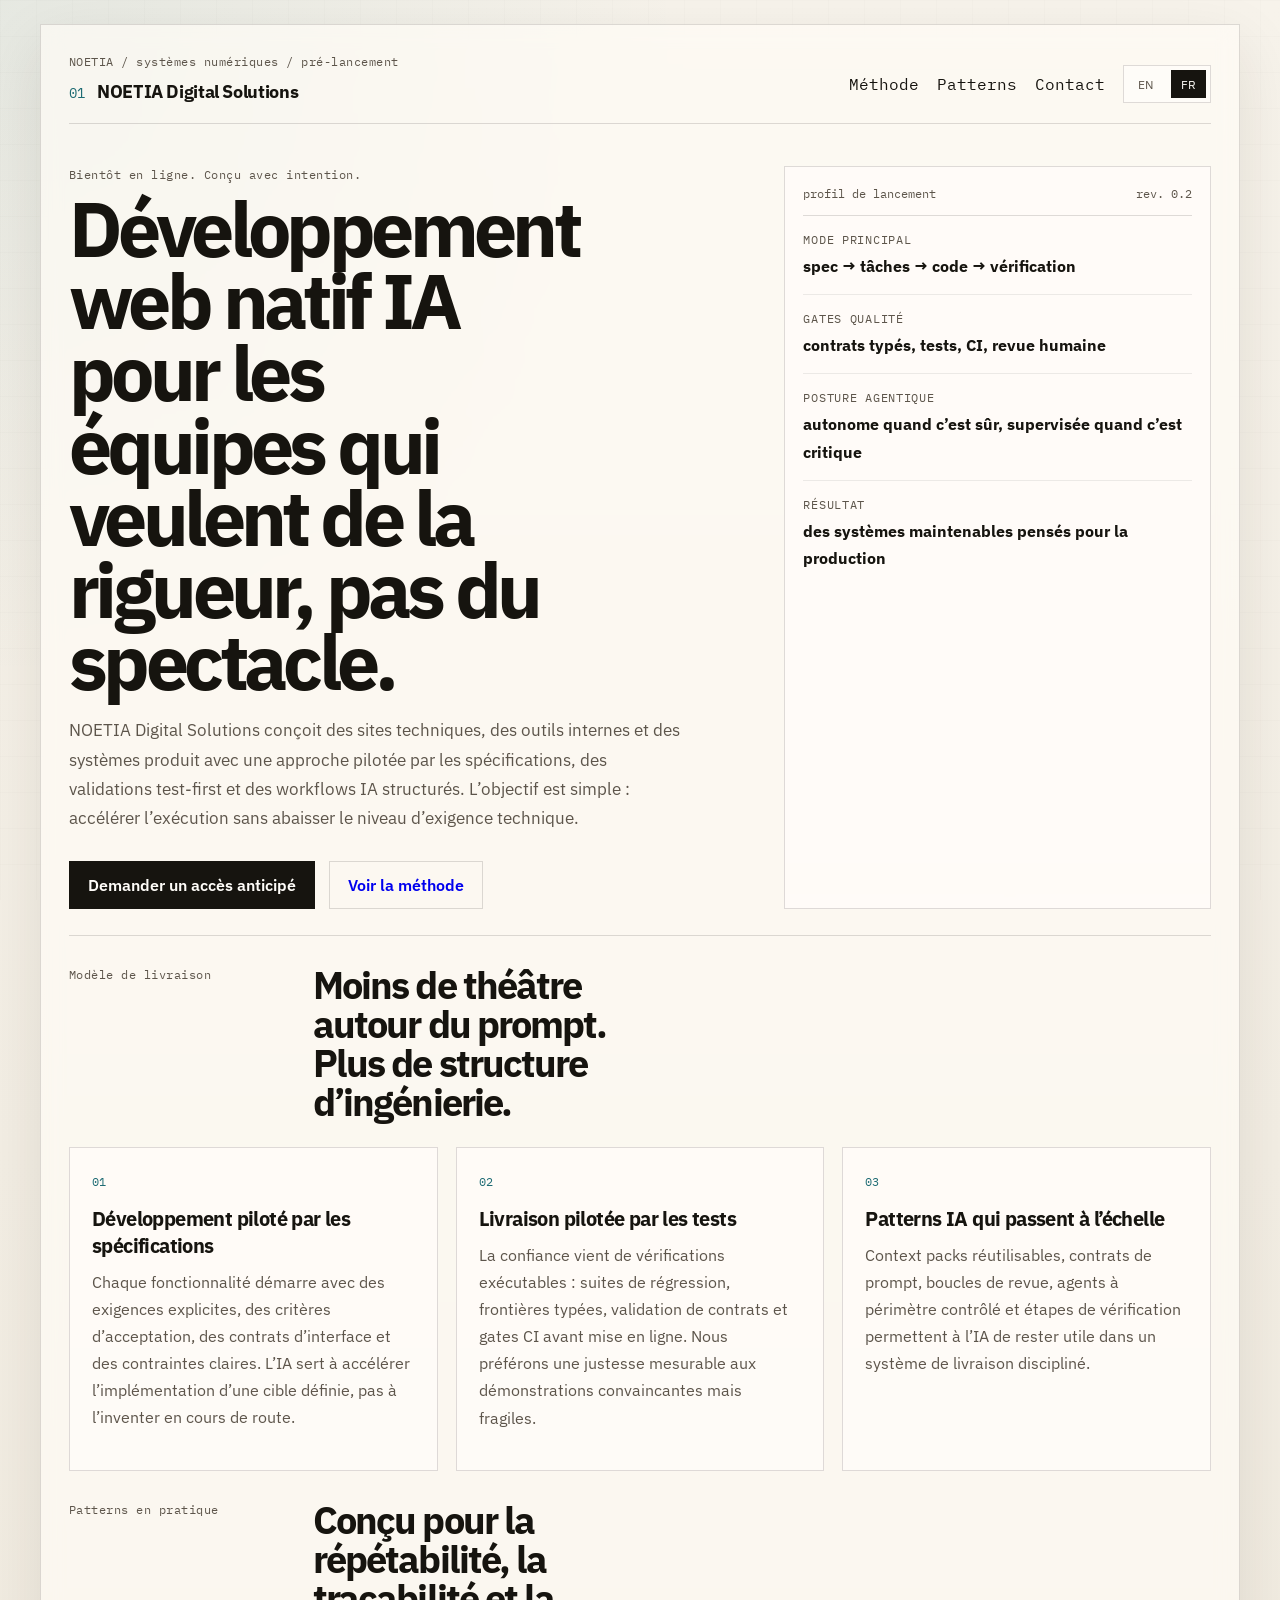
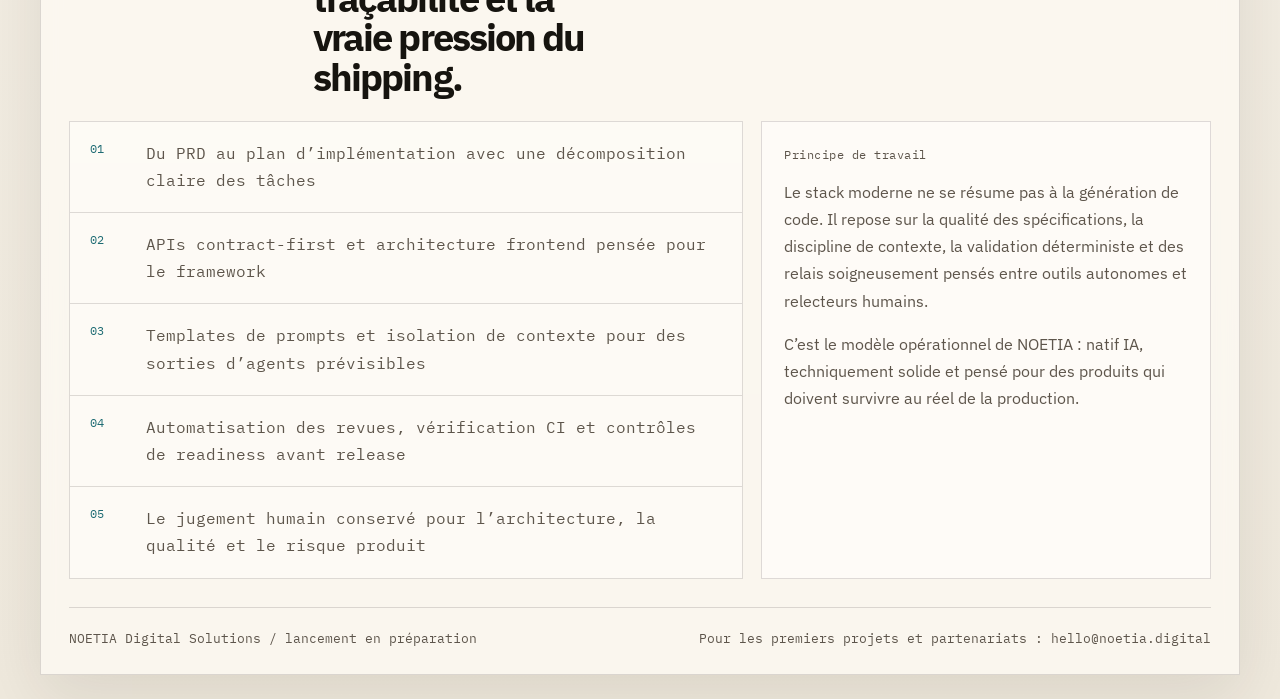
==== fr/index.html @ 8f3aadda "feat: add French landing page" ====
<!DOCTYPE html>
<html lang="fr">
  <head>
    <meta charset="UTF-8" />
    <meta name="viewport" content="width=device-width, initial-scale=1.0" />
    <title>NOETIA Digital Solutions — Bientôt en ligne</title>
    <meta
      name="description"
      content="NOETIA Digital Solutions conçoit des systèmes web natifs IA avec une approche pilotée par les spécifications, la validation test-first et des workflows de développement structurés."
    />
    <link rel="alternate" hreflang="en" href="/index.html" />
    <link rel="alternate" hreflang="fr" href="/fr/index.html" />
    <link rel="preconnect" href="https://fonts.googleapis.com" />
    <link rel="preconnect" href="https://fonts.gstatic.com" crossorigin />
    <link
      href="https://fonts.googleapis.com/css2?family=IBM+Plex+Sans:wght@400;500;600;700&family=IBM+Plex+Mono:wght@400;500;600&display=swap"
      rel="stylesheet"
    />
    <link rel="stylesheet" href="../styles.css" />
  </head>
  <body>
    <div class="frame">
      <header class="masthead">
        <div class="brand-block">
          <p class="meta-line">NOETIA / systèmes numériques / pré-lancement</p>
          <div class="brand-row">
            <span class="brand-index">01</span>
            <span class="brand-name">NOETIA Digital Solutions</span>
          </div>
        </div>
        <div class="nav-cluster">
          <nav class="utility-nav" aria-label="Navigation de section">
            <a href="#method">Méthode</a>
            <a href="#stack">Patterns</a>
            <a href="mailto:hello@noetia.digital">Contact</a>
          </nav>
          <nav class="language-switch" aria-label="Sélection de langue">
            <a href="/index.html">EN</a>
            <a class="is-active" href="/fr/index.html" aria-current="page">FR</a>
          </nav>
        </div>
      </header>

      <main>
        <section class="hero">
          <div class="hero-copy">
            <p class="section-kicker">Bientôt en ligne. Conçu avec intention.</p>
            <h1>Développement web natif IA pour les équipes qui veulent de la rigueur, pas du spectacle.</h1>
            <p class="hero-text">
              NOETIA Digital Solutions conçoit des sites techniques, des outils internes et des
              systèmes produit avec une approche pilotée par les spécifications, des validations
              test-first et des workflows IA structurés. L’objectif est simple : accélérer
              l’exécution sans abaisser le niveau d’exigence technique.
            </p>
            <div class="hero-actions">
              <a class="button button-primary" href="mailto:hello@noetia.digital"
                >Demander un accès anticipé</a
              >
              <a class="button button-secondary" href="#method">Voir la méthode</a>
            </div>
          </div>

          <aside class="signal-panel" aria-label="Aperçu du modèle de livraison">
            <div class="signal-head">
              <span>profil de lancement</span>
              <span>rev. 0.2</span>
            </div>
            <div class="signal-grid">
              <div>
                <span class="signal-label">Mode principal</span>
                <strong>spec &rarr; tâches &rarr; code &rarr; vérification</strong>
              </div>
              <div>
                <span class="signal-label">Gates qualité</span>
                <strong>contrats typés, tests, CI, revue humaine</strong>
              </div>
              <div>
                <span class="signal-label">Posture agentique</span>
                <strong>autonome quand c’est sûr, supervisée quand c’est critique</strong>
              </div>
              <div>
                <span class="signal-label">Résultat</span>
                <strong>des systèmes maintenables pensés pour la production</strong>
              </div>
            </div>
          </aside>
        </section>

        <section class="method" id="method">
          <div class="section-heading">
            <p class="section-kicker">Modèle de livraison</p>
            <h2>Moins de théâtre autour du prompt. Plus de structure d’ingénierie.</h2>
          </div>
          <div class="method-grid">
            <article class="method-card">
              <span class="card-number">01</span>
              <h3>Développement piloté par les spécifications</h3>
              <p>
                Chaque fonctionnalité démarre avec des exigences explicites, des critères
                d’acceptation, des contrats d’interface et des contraintes claires. L’IA sert à
                accélérer l’implémentation d’une cible définie, pas à l’inventer en cours de route.
              </p>
            </article>
            <article class="method-card">
              <span class="card-number">02</span>
              <h3>Livraison pilotée par les tests</h3>
              <p>
                La confiance vient de vérifications exécutables : suites de régression, frontières
                typées, validation de contrats et gates CI avant mise en ligne. Nous préférons une
                justesse mesurable aux démonstrations convaincantes mais fragiles.
              </p>
            </article>
            <article class="method-card">
              <span class="card-number">03</span>
              <h3>Patterns IA qui passent à l’échelle</h3>
              <p>
                Context packs réutilisables, contrats de prompt, boucles de revue, agents à périmètre
                contrôlé et étapes de vérification permettent à l’IA de rester utile dans un système
                de livraison discipliné.
              </p>
            </article>
          </div>
        </section>

        <section class="stack" id="stack">
          <div class="section-heading">
            <p class="section-kicker">Patterns en pratique</p>
            <h2>Conçu pour la répétabilité, la traçabilité et la vraie pression du shipping.</h2>
          </div>
          <div class="stack-layout">
            <div class="stack-list" role="list" aria-label="Capacités">
              <div class="stack-item" role="listitem">
                <span>01</span>
                <p>Du PRD au plan d’implémentation avec une décomposition claire des tâches</p>
              </div>
              <div class="stack-item" role="listitem">
                <span>02</span>
                <p>APIs contract-first et architecture frontend pensée pour le framework</p>
              </div>
              <div class="stack-item" role="listitem">
                <span>03</span>
                <p>Templates de prompts et isolation de contexte pour des sorties d’agents prévisibles</p>
              </div>
              <div class="stack-item" role="listitem">
                <span>04</span>
                <p>Automatisation des revues, vérification CI et contrôles de readiness avant release</p>
              </div>
              <div class="stack-item" role="listitem">
                <span>05</span>
                <p>Le jugement humain conservé pour l’architecture, la qualité et le risque produit</p>
              </div>
            </div>
            <div class="note-panel">
              <p class="note-caption">Principe de travail</p>
              <p>
                Le stack moderne ne se résume pas à la génération de code. Il repose sur la qualité
                des spécifications, la discipline de contexte, la validation déterministe et des
                relais soigneusement pensés entre outils autonomes et relecteurs humains.
              </p>
              <p>
                C’est le modèle opérationnel de NOETIA : natif IA, techniquement solide et pensé
                pour des produits qui doivent survivre au réel de la production.
              </p>
            </div>
          </div>
        </section>
      </main>

      <footer class="footer">
        <p>NOETIA Digital Solutions / lancement en préparation</p>
        <p>
          Pour les premiers projets et partenariats :
          <a href="mailto:hello@noetia.digital">hello@noetia.digital</a>
        </p>
      </footer>
    </div>
  </body>
</html>
---- styles.css ----
:root {
  --bg: #f3efe6;
  --bg-strong: #ece6db;
  --surface: rgba(255, 252, 247, 0.68);
  --surface-strong: #fffdf9;
  --ink: #16140f;
  --muted: #5d554b;
  --line: rgba(22, 20, 15, 0.14);
  --accent: #1e6b73;
  --accent-soft: #d7ebe7;
  --shadow: 0 22px 60px rgba(38, 30, 17, 0.1);
}

* {
  box-sizing: border-box;
}

html {
  scroll-behavior: smooth;
}

body {
  margin: 0;
  min-height: 100vh;
  font-family: "IBM Plex Sans", system-ui, sans-serif;
  color: var(--ink);
  background:
    radial-gradient(circle at top left, rgba(30, 107, 115, 0.08), transparent 26%),
    linear-gradient(180deg, #f7f3eb 0%, #efe9dd 100%);
}

body::before {
  content: "";
  position: fixed;
  inset: 0;
  background-image:
    linear-gradient(rgba(22, 20, 15, 0.035) 1px, transparent 1px),
    linear-gradient(90deg, rgba(22, 20, 15, 0.035) 1px, transparent 1px);
  background-size: 36px 36px;
  opacity: 0.35;
  pointer-events: none;
}

.frame {
  position: relative;
  width: min(1200px, calc(100% - 48px));
  margin: 24px auto;
  padding: 28px 28px 24px;
  border: 1px solid var(--line);
  background: var(--surface);
  box-shadow: var(--shadow);
  backdrop-filter: blur(10px);
}

.masthead,
.hero,
.method,
.stack,
.footer {
  position: relative;
  z-index: 1;
}

.masthead,
.footer {
  display: flex;
  align-items: flex-end;
  justify-content: space-between;
  gap: 20px;
}

.nav-cluster {
  display: flex;
  align-items: center;
  gap: 18px;
  flex-wrap: wrap;
  justify-content: flex-end;
}

.masthead {
  padding-bottom: 20px;
  border-bottom: 1px solid var(--line);
}

.meta-line,
.section-kicker,
.signal-label,
.note-caption,
.card-number,
.stack-item span,
.brand-index,
.utility-nav a {
  font-family: "IBM Plex Mono", ui-monospace, monospace;
}

.meta-line,
.section-kicker,
.note-caption {
  margin: 0 0 10px;
  font-size: 0.78rem;
  letter-spacing: 0.04em;
  color: var(--muted);
}

.brand-row {
  display: flex;
  align-items: baseline;
  gap: 12px;
}

.brand-index {
  font-size: 0.85rem;
  color: var(--accent);
}

.brand-name {
  font-size: 1.15rem;
  font-weight: 700;
  letter-spacing: -0.02em;
}

.utility-nav,
.language-switch {
  display: flex;
  flex-wrap: wrap;
  gap: 18px;
}

.utility-nav a,
.language-switch a,
.footer a {
  color: inherit;
  text-decoration: none;
}

.language-switch {
  gap: 8px;
  padding: 4px;
  border: 1px solid var(--line);
  background: rgba(255, 253, 249, 0.7);
}

.language-switch a {
  padding: 6px 10px;
  font-size: 0.78rem;
  color: var(--muted);
}

.language-switch a.is-active {
  background: var(--ink);
  color: var(--surface-strong);
}

.utility-nav a:hover,
.language-switch a:hover,
.footer a:hover,
.button:hover {
  color: var(--accent);
}

.language-switch a.is-active:hover {
  color: var(--surface-strong);
}

.hero {
  display: grid;
  grid-template-columns: minmax(0, 1.45fr) minmax(320px, 0.9fr);
  gap: 28px;
  padding: 42px 0 26px;
  border-bottom: 1px solid var(--line);
}

.hero-copy {
  max-width: 760px;
}

h1,
h2,
h3,
p {
  margin-top: 0;
}

h1 {
  margin-bottom: 18px;
  font-size: clamp(3rem, 6vw, 6.2rem);
  line-height: 0.94;
  letter-spacing: -0.06em;
  max-width: 11ch;
}

h2 {
  margin-bottom: 0;
  font-size: clamp(1.9rem, 3vw, 3rem);
  line-height: 1.02;
  letter-spacing: -0.05em;
  max-width: 14ch;
}

h3 {
  margin-bottom: 10px;
  font-size: 1.25rem;
  letter-spacing: -0.03em;
}

.hero-text,
.method-card p,
.note-panel p,
.stack-item p,
.footer,
.signal-grid strong {
  line-height: 1.7;
}

.hero-text,
.method-card p,
.note-panel p,
.stack-item p,
.footer,
.signal-label,
.meta-line,
.section-kicker,
.note-caption {
  color: var(--muted);
}

.hero-text {
  max-width: 62ch;
  font-size: 1.08rem;
}

.hero-actions {
  display: flex;
  flex-wrap: wrap;
  gap: 14px;
  margin-top: 28px;
}

.button {
  display: inline-flex;
  align-items: center;
  justify-content: center;
  min-height: 48px;
  padding: 0 18px;
  border: 1px solid var(--line);
  text-decoration: none;
  font-weight: 600;
  transition: color 160ms ease, background 160ms ease, border-color 160ms ease;
}

.button-primary {
  color: var(--surface-strong);
  background: var(--ink);
  border-color: var(--ink);
}

.button-primary:hover {
  background: var(--accent);
  border-color: var(--accent);
  color: #fff;
}

.button-secondary {
  background: transparent;
}

.signal-panel,
.method-card,
.note-panel {
  background: rgba(255, 253, 249, 0.78);
}

.signal-panel {
  padding: 18px;
  border: 1px solid var(--line);
}

.signal-head,
.stack-item,
.footer {
  font-family: "IBM Plex Mono", ui-monospace, monospace;
}

.signal-head {
  display: flex;
  justify-content: space-between;
  gap: 16px;
  padding-bottom: 14px;
  margin-bottom: 16px;
  border-bottom: 1px solid var(--line);
  font-size: 0.78rem;
  color: var(--muted);
  text-transform: lowercase;
}

.signal-grid {
  display: grid;
  gap: 16px;
}

.signal-grid div {
  padding-bottom: 14px;
  border-bottom: 1px solid rgba(22, 20, 15, 0.08);
}

.signal-grid div:last-child {
  border-bottom: 0;
  padding-bottom: 0;
}

.signal-label {
  display: block;
  margin-bottom: 6px;
  font-size: 0.75rem;
  text-transform: uppercase;
  letter-spacing: 0.06em;
}

.section-heading {
  display: grid;
  grid-template-columns: minmax(0, 220px) minmax(0, 1fr);
  gap: 24px;
  align-items: start;
  margin-bottom: 24px;
}

.method,
.stack {
  padding-top: 30px;
}

.method-grid {
  display: grid;
  grid-template-columns: repeat(3, minmax(0, 1fr));
  gap: 18px;
}

.method-card,
.note-panel {
  padding: 22px;
  border: 1px solid var(--line);
}

.card-number {
  display: inline-block;
  margin-bottom: 16px;
  color: var(--accent);
  font-size: 0.78rem;
}

.stack-layout {
  display: grid;
  grid-template-columns: minmax(0, 1.2fr) minmax(280px, 0.8fr);
  gap: 18px;
}

.stack-list {
  border: 1px solid var(--line);
  background: rgba(255, 253, 249, 0.56);
}

.stack-item {
  display: grid;
  grid-template-columns: 42px 1fr;
  gap: 14px;
  padding: 18px 20px;
  border-bottom: 1px solid var(--line);
}

.stack-item:last-child {
  border-bottom: 0;
}

.stack-item span {
  color: var(--accent);
  font-size: 0.78rem;
}

.stack-item p,
.footer p {
  margin-bottom: 0;
}

.note-panel p + p {
  margin-top: 14px;
}

.footer {
  margin-top: 28px;
  padding-top: 20px;
  border-top: 1px solid var(--line);
  font-size: 0.82rem;
}

@media (max-width: 960px) {
  .hero,
  .method-grid,
  .stack-layout,
  .section-heading {
    grid-template-columns: 1fr;
  }

  .masthead,
  .footer {
    flex-direction: column;
    align-items: flex-start;
  }

  .nav-cluster {
    justify-content: flex-start;
  }

  h1,
  h2 {
    max-width: 100%;
  }
}

@media (max-width: 640px) {
  .frame {
    width: min(100% - 20px, 100%);
    margin: 10px auto;
    padding: 18px;
  }

  .hero {
    padding-top: 28px;
  }

  .utility-nav,
  .hero-actions {
    gap: 12px;
  }

  .stack-item {
    grid-template-columns: 32px 1fr;
    padding: 16px;
  }
}
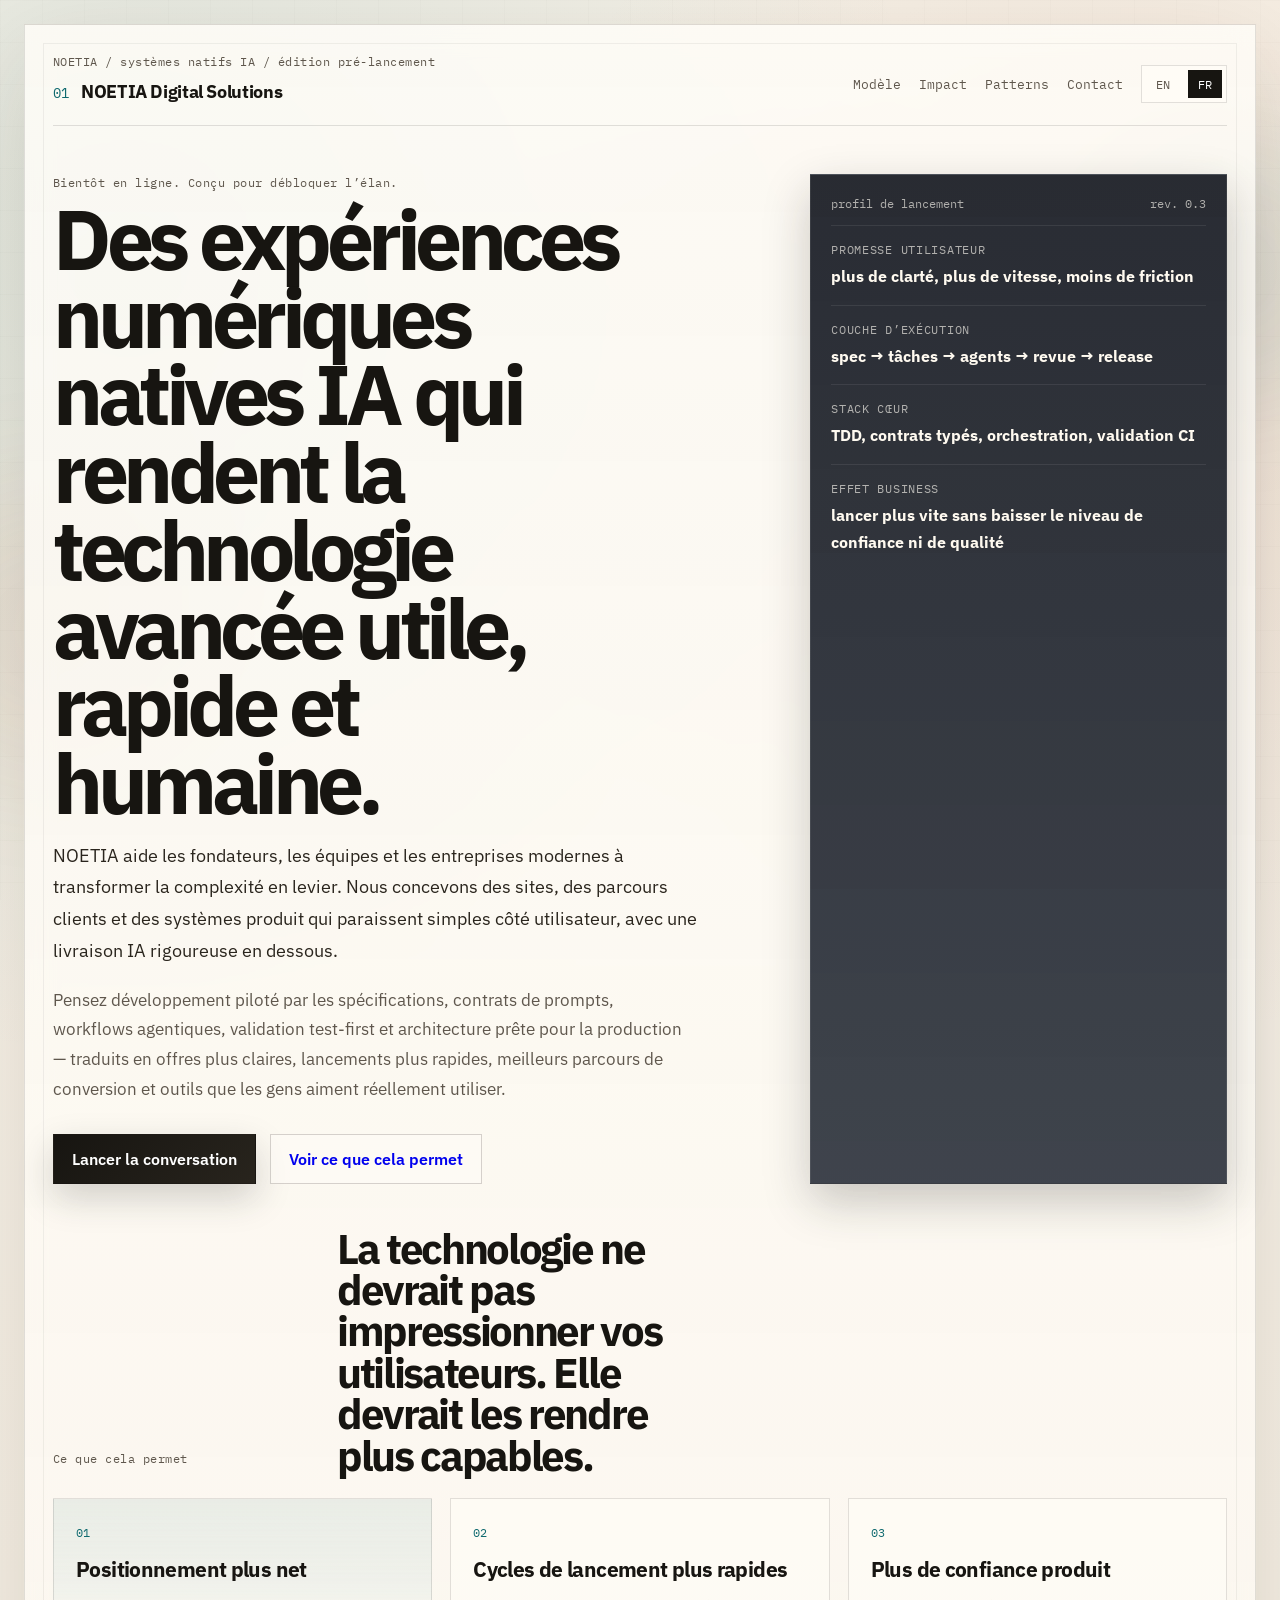
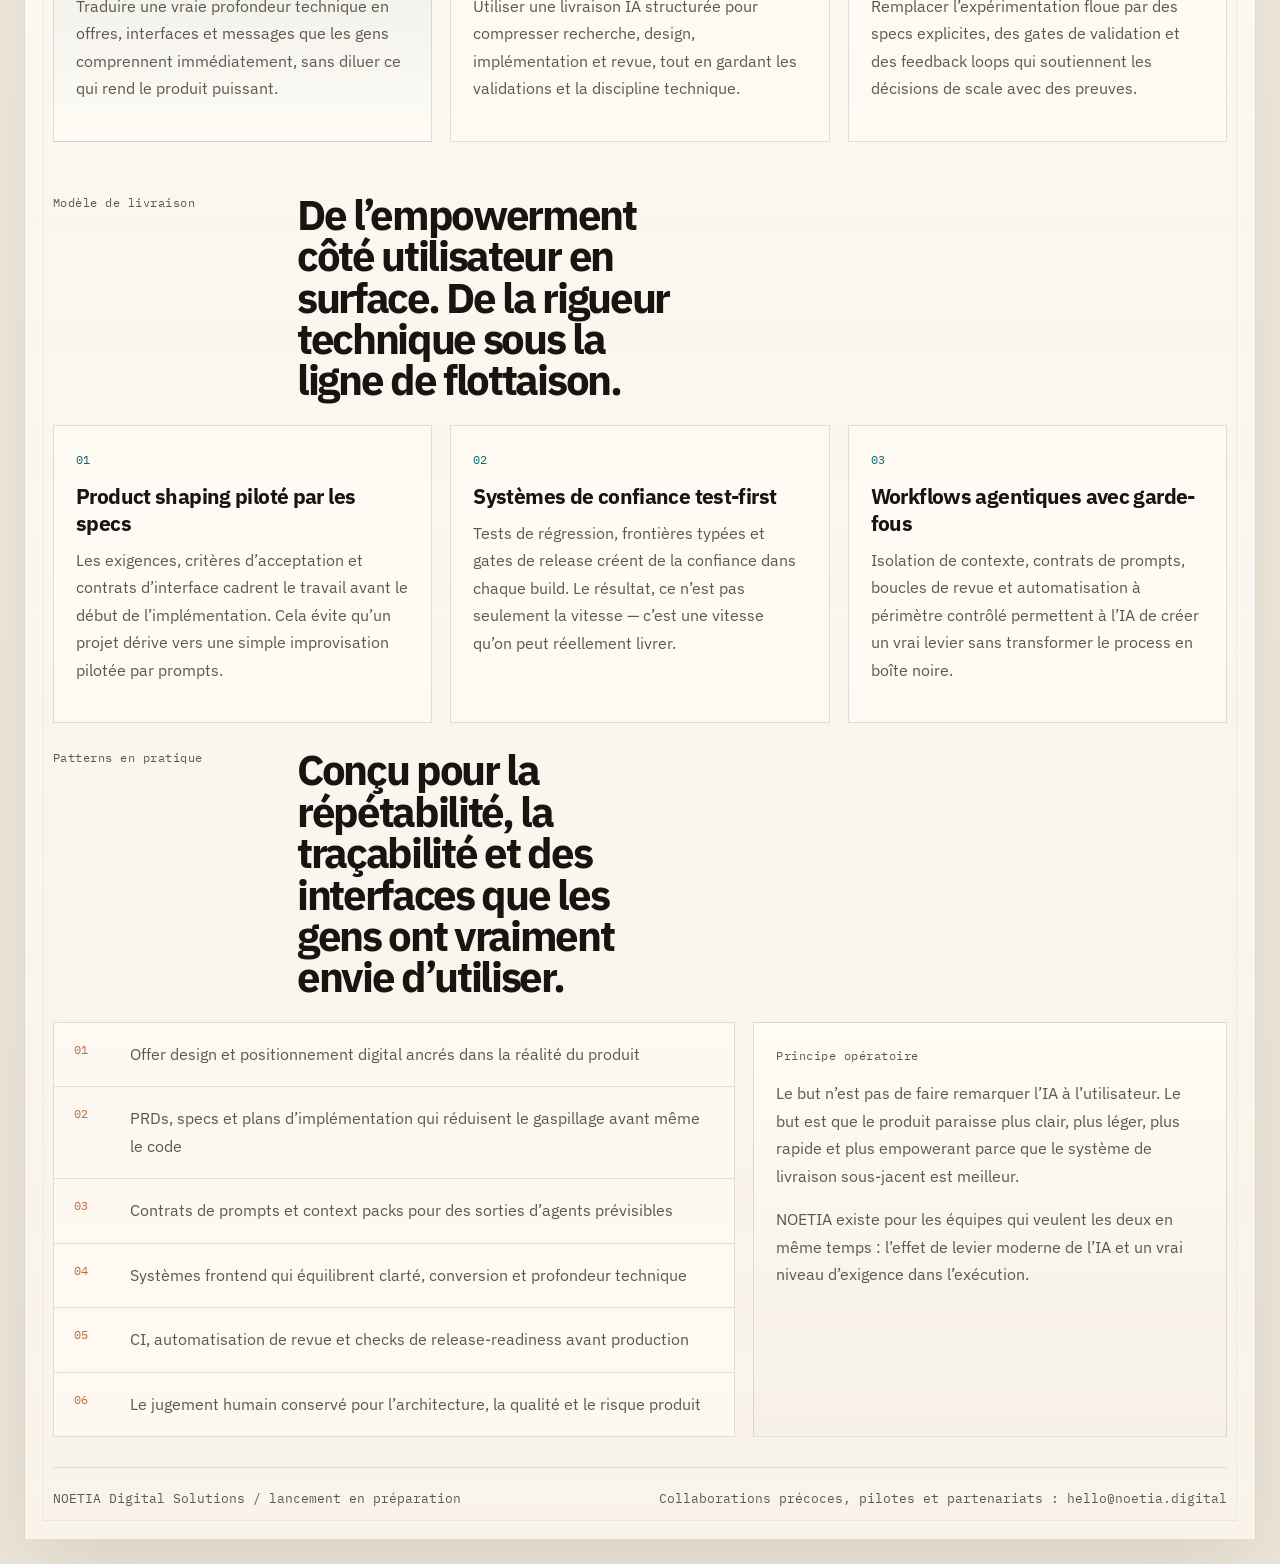
==== commit 8e21bad2: "refactor: elevate landing page art direction and messaging" ====
--- a/fr/index.html
+++ b/fr/index.html
@@ -3,10 +3,10 @@
   <head>
     <meta charset="UTF-8" />
     <meta name="viewport" content="width=device-width, initial-scale=1.0" />
-    <title>NOETIA Digital Solutions — Bientôt en ligne</title>
+    <title>NOETIA Digital Solutions — systèmes numériques natifs IA</title>
     <meta
       name="description"
-      content="NOETIA Digital Solutions conçoit des systèmes web natifs IA avec une approche pilotée par les spécifications, la validation test-first et des workflows de développement structurés."
+      content="NOETIA Digital Solutions conçoit des sites et systèmes numériques natifs IA qui transforment des idées complexes en expériences claires, rapides et scalables."
     />
     <link rel="alternate" hreflang="en" href="/index.html" />
     <link rel="alternate" hreflang="fr" href="/fr/index.html" />
@@ -19,10 +19,13 @@
     <link rel="stylesheet" href="../styles.css" />
   </head>
   <body>
+    <div class="ambient ambient-one"></div>
+    <div class="ambient ambient-two"></div>
+
     <div class="frame">
       <header class="masthead">
         <div class="brand-block">
-          <p class="meta-line">NOETIA / systèmes numériques / pré-lancement</p>
+          <p class="meta-line">NOETIA / systèmes natifs IA / édition pré-lancement</p>
           <div class="brand-row">
             <span class="brand-index">01</span>
             <span class="brand-name">NOETIA Digital Solutions</span>
@@ -30,7 +33,8 @@
         </div>
         <div class="nav-cluster">
           <nav class="utility-nav" aria-label="Navigation de section">
-            <a href="#method">Méthode</a>
+            <a href="#model">Modèle</a>
+            <a href="#outcomes">Impact</a>
             <a href="#stack">Patterns</a>
             <a href="mailto:hello@noetia.digital">Contact</a>
           </nav>
@@ -44,79 +48,114 @@
       <main>
         <section class="hero">
           <div class="hero-copy">
-            <p class="section-kicker">Bientôt en ligne. Conçu avec intention.</p>
-            <h1>Développement web natif IA pour les équipes qui veulent de la rigueur, pas du spectacle.</h1>
+            <p class="section-kicker">Bientôt en ligne. Conçu pour débloquer l’élan.</p>
+            <h1>Des expériences numériques natives IA qui rendent la technologie avancée utile, rapide et humaine.</h1>
+            <p class="hero-text hero-text-strong">
+              NOETIA aide les fondateurs, les équipes et les entreprises modernes à transformer la
+              complexité en levier. Nous concevons des sites, des parcours clients et des systèmes
+              produit qui paraissent simples côté utilisateur, avec une livraison IA rigoureuse en dessous.
+            </p>
             <p class="hero-text">
-              NOETIA Digital Solutions conçoit des sites techniques, des outils internes et des
-              systèmes produit avec une approche pilotée par les spécifications, des validations
-              test-first et des workflows IA structurés. L’objectif est simple : accélérer
-              l’exécution sans abaisser le niveau d’exigence technique.
+              Pensez développement piloté par les spécifications, contrats de prompts, workflows
+              agentiques, validation test-first et architecture prête pour la production — traduits
+              en offres plus claires, lancements plus rapides, meilleurs parcours de conversion et
+              outils que les gens aiment réellement utiliser.
             </p>
             <div class="hero-actions">
-              <a class="button button-primary" href="mailto:hello@noetia.digital"
-                >Demander un accès anticipé</a
-              >
-              <a class="button button-secondary" href="#method">Voir la méthode</a>
-            </div>
-          </div>
-
-          <aside class="signal-panel" aria-label="Aperçu du modèle de livraison">
+              <a class="button button-primary" href="mailto:hello@noetia.digital">Lancer la conversation</a>
+              <a class="button button-secondary" href="#outcomes">Voir ce que cela permet</a>
+            </div>
+          </div>
+
+          <aside class="signal-panel signal-panel-featured" aria-label="Aperçu du modèle de livraison">
             <div class="signal-head">
               <span>profil de lancement</span>
-              <span>rev. 0.2</span>
+              <span>rev. 0.3</span>
             </div>
             <div class="signal-grid">
               <div>
-                <span class="signal-label">Mode principal</span>
-                <strong>spec &rarr; tâches &rarr; code &rarr; vérification</strong>
-              </div>
-              <div>
-                <span class="signal-label">Gates qualité</span>
-                <strong>contrats typés, tests, CI, revue humaine</strong>
-              </div>
-              <div>
-                <span class="signal-label">Posture agentique</span>
-                <strong>autonome quand c’est sûr, supervisée quand c’est critique</strong>
-              </div>
-              <div>
-                <span class="signal-label">Résultat</span>
-                <strong>des systèmes maintenables pensés pour la production</strong>
+                <span class="signal-label">Promesse utilisateur</span>
+                <strong>plus de clarté, plus de vitesse, moins de friction</strong>
+              </div>
+              <div>
+                <span class="signal-label">Couche d’exécution</span>
+                <strong>spec → tâches → agents → revue → release</strong>
+              </div>
+              <div>
+                <span class="signal-label">Stack cœur</span>
+                <strong>TDD, contrats typés, orchestration, validation CI</strong>
+              </div>
+              <div>
+                <span class="signal-label">Effet business</span>
+                <strong>lancer plus vite sans baisser le niveau de confiance ni de qualité</strong>
               </div>
             </div>
           </aside>
         </section>
 
-        <section class="method" id="method">
+        <section class="value-band" id="outcomes">
+          <div class="band-intro">
+            <p class="section-kicker">Ce que cela permet</p>
+            <h2>La technologie ne devrait pas impressionner vos utilisateurs. Elle devrait les rendre plus capables.</h2>
+          </div>
+          <div class="value-grid">
+            <article class="value-card value-card-highlight">
+              <span class="card-number">01</span>
+              <h3>Positionnement plus net</h3>
+              <p>
+                Traduire une vraie profondeur technique en offres, interfaces et messages que les
+                gens comprennent immédiatement, sans diluer ce qui rend le produit puissant.
+              </p>
+            </article>
+            <article class="value-card">
+              <span class="card-number">02</span>
+              <h3>Cycles de lancement plus rapides</h3>
+              <p>
+                Utiliser une livraison IA structurée pour compresser recherche, design,
+                implémentation et revue, tout en gardant les validations et la discipline technique.
+              </p>
+            </article>
+            <article class="value-card">
+              <span class="card-number">03</span>
+              <h3>Plus de confiance produit</h3>
+              <p>
+                Remplacer l’expérimentation floue par des specs explicites, des gates de validation
+                et des feedback loops qui soutiennent les décisions de scale avec des preuves.
+              </p>
+            </article>
+          </div>
+        </section>
+
+        <section class="model" id="model">
           <div class="section-heading">
             <p class="section-kicker">Modèle de livraison</p>
-            <h2>Moins de théâtre autour du prompt. Plus de structure d’ingénierie.</h2>
+            <h2>De l’empowerment côté utilisateur en surface. De la rigueur technique sous la ligne de flottaison.</h2>
           </div>
           <div class="method-grid">
             <article class="method-card">
               <span class="card-number">01</span>
-              <h3>Développement piloté par les spécifications</h3>
-              <p>
-                Chaque fonctionnalité démarre avec des exigences explicites, des critères
-                d’acceptation, des contrats d’interface et des contraintes claires. L’IA sert à
-                accélérer l’implémentation d’une cible définie, pas à l’inventer en cours de route.
+              <h3>Product shaping piloté par les specs</h3>
+              <p>
+                Les exigences, critères d’acceptation et contrats d’interface cadrent le travail
+                avant le début de l’implémentation. Cela évite qu’un projet dérive vers une simple
+                improvisation pilotée par prompts.
               </p>
             </article>
             <article class="method-card">
               <span class="card-number">02</span>
-              <h3>Livraison pilotée par les tests</h3>
-              <p>
-                La confiance vient de vérifications exécutables : suites de régression, frontières
-                typées, validation de contrats et gates CI avant mise en ligne. Nous préférons une
-                justesse mesurable aux démonstrations convaincantes mais fragiles.
+              <h3>Systèmes de confiance test-first</h3>
+              <p>
+                Tests de régression, frontières typées et gates de release créent de la confiance
+                dans chaque build. Le résultat, ce n’est pas seulement la vitesse — c’est une vitesse qu’on peut réellement livrer.
               </p>
             </article>
             <article class="method-card">
               <span class="card-number">03</span>
-              <h3>Patterns IA qui passent à l’échelle</h3>
-              <p>
-                Context packs réutilisables, contrats de prompt, boucles de revue, agents à périmètre
-                contrôlé et étapes de vérification permettent à l’IA de rester utile dans un système
-                de livraison discipliné.
+              <h3>Workflows agentiques avec garde-fous</h3>
+              <p>
+                Isolation de contexte, contrats de prompts, boucles de revue et automatisation
+                à périmètre contrôlé permettent à l’IA de créer un vrai levier sans transformer le
+                process en boîte noire.
               </p>
             </article>
           </div>
@@ -125,41 +164,45 @@
         <section class="stack" id="stack">
           <div class="section-heading">
             <p class="section-kicker">Patterns en pratique</p>
-            <h2>Conçu pour la répétabilité, la traçabilité et la vraie pression du shipping.</h2>
+            <h2>Conçu pour la répétabilité, la traçabilité et des interfaces que les gens ont vraiment envie d’utiliser.</h2>
           </div>
           <div class="stack-layout">
             <div class="stack-list" role="list" aria-label="Capacités">
               <div class="stack-item" role="listitem">
                 <span>01</span>
-                <p>Du PRD au plan d’implémentation avec une décomposition claire des tâches</p>
+                <p>Offer design et positionnement digital ancrés dans la réalité du produit</p>
               </div>
               <div class="stack-item" role="listitem">
                 <span>02</span>
-                <p>APIs contract-first et architecture frontend pensée pour le framework</p>
+                <p>PRDs, specs et plans d’implémentation qui réduisent le gaspillage avant même le code</p>
               </div>
               <div class="stack-item" role="listitem">
                 <span>03</span>
-                <p>Templates de prompts et isolation de contexte pour des sorties d’agents prévisibles</p>
+                <p>Contrats de prompts et context packs pour des sorties d’agents prévisibles</p>
               </div>
               <div class="stack-item" role="listitem">
                 <span>04</span>
-                <p>Automatisation des revues, vérification CI et contrôles de readiness avant release</p>
+                <p>Systèmes frontend qui équilibrent clarté, conversion et profondeur technique</p>
               </div>
               <div class="stack-item" role="listitem">
                 <span>05</span>
+                <p>CI, automatisation de revue et checks de release-readiness avant production</p>
+              </div>
+              <div class="stack-item" role="listitem">
+                <span>06</span>
                 <p>Le jugement humain conservé pour l’architecture, la qualité et le risque produit</p>
               </div>
             </div>
-            <div class="note-panel">
-              <p class="note-caption">Principe de travail</p>
-              <p>
-                Le stack moderne ne se résume pas à la génération de code. Il repose sur la qualité
-                des spécifications, la discipline de contexte, la validation déterministe et des
-                relais soigneusement pensés entre outils autonomes et relecteurs humains.
-              </p>
-              <p>
-                C’est le modèle opérationnel de NOETIA : natif IA, techniquement solide et pensé
-                pour des produits qui doivent survivre au réel de la production.
+            <div class="note-panel note-panel-emphasis">
+              <p class="note-caption">Principe opératoire</p>
+              <p>
+                Le but n’est pas de faire remarquer l’IA à l’utilisateur. Le but est que le produit
+                paraisse plus clair, plus léger, plus rapide et plus empowerant parce que le système
+                de livraison sous-jacent est meilleur.
+              </p>
+              <p>
+                NOETIA existe pour les équipes qui veulent les deux en même temps : l’effet de levier
+                moderne de l’IA et un vrai niveau d’exigence dans l’exécution.
               </p>
             </div>
           </div>
@@ -168,10 +211,7 @@
 
       <footer class="footer">
         <p>NOETIA Digital Solutions / lancement en préparation</p>
-        <p>
-          Pour les premiers projets et partenariats :
-          <a href="mailto:hello@noetia.digital">hello@noetia.digital</a>
-        </p>
+        <p>Collaborations précoces, pilotes et partenariats : <a href="mailto:hello@noetia.digital">hello@noetia.digital</a></p>
       </footer>
     </div>
   </body>
--- a/styles.css
+++ b/styles.css
@@ -1,14 +1,17 @@
 :root {
-  --bg: #f3efe6;
-  --bg-strong: #ece6db;
-  --surface: rgba(255, 252, 247, 0.68);
-  --surface-strong: #fffdf9;
-  --ink: #16140f;
-  --muted: #5d554b;
-  --line: rgba(22, 20, 15, 0.14);
-  --accent: #1e6b73;
-  --accent-soft: #d7ebe7;
-  --shadow: 0 22px 60px rgba(38, 30, 17, 0.1);
+  --bg: #efe8dc;
+  --bg-2: #f7f2e8;
+  --surface: rgba(255, 252, 246, 0.76);
+  --surface-strong: rgba(255, 252, 246, 0.92);
+  --surface-deep: rgba(28, 31, 39, 0.9);
+  --ink: #171511;
+  --muted: #5f574d;
+  --line: rgba(23, 21, 17, 0.12);
+  --line-strong: rgba(23, 21, 17, 0.18);
+  --accent: #0f6a6f;
+  --accent-2: #bf6844;
+  --accent-soft: rgba(15, 106, 111, 0.12);
+  --shadow: 0 30px 90px rgba(47, 35, 19, 0.12);
 }
 
 * {
@@ -25,8 +28,9 @@
   font-family: "IBM Plex Sans", system-ui, sans-serif;
   color: var(--ink);
   background:
-    radial-gradient(circle at top left, rgba(30, 107, 115, 0.08), transparent 26%),
-    linear-gradient(180deg, #f7f3eb 0%, #efe9dd 100%);
+    radial-gradient(circle at 10% 8%, rgba(15, 106, 111, 0.1), transparent 26%),
+    radial-gradient(circle at 90% 12%, rgba(191, 104, 68, 0.11), transparent 22%),
+    linear-gradient(180deg, var(--bg-2) 0%, var(--bg) 100%);
 }
 
 body::before {
@@ -34,27 +38,60 @@
   position: fixed;
   inset: 0;
   background-image:
-    linear-gradient(rgba(22, 20, 15, 0.035) 1px, transparent 1px),
-    linear-gradient(90deg, rgba(22, 20, 15, 0.035) 1px, transparent 1px);
-  background-size: 36px 36px;
-  opacity: 0.35;
+    linear-gradient(rgba(23, 21, 17, 0.03) 1px, transparent 1px),
+    linear-gradient(90deg, rgba(23, 21, 17, 0.03) 1px, transparent 1px);
+  background-size: 42px 42px;
+  opacity: 0.45;
   pointer-events: none;
+}
+
+.ambient {
+  position: fixed;
+  border-radius: 999px;
+  filter: blur(60px);
+  pointer-events: none;
+  opacity: 0.55;
+}
+
+.ambient-one {
+  top: 140px;
+  right: -80px;
+  width: 260px;
+  height: 260px;
+  background: rgba(15, 106, 111, 0.18);
+}
+
+.ambient-two {
+  left: -100px;
+  bottom: 120px;
+  width: 300px;
+  height: 300px;
+  background: rgba(191, 104, 68, 0.14);
 }
 
 .frame {
   position: relative;
-  width: min(1200px, calc(100% - 48px));
+  width: min(1240px, calc(100% - 48px));
   margin: 24px auto;
-  padding: 28px 28px 24px;
+  padding: 28px;
   border: 1px solid var(--line);
-  background: var(--surface);
+  background: linear-gradient(180deg, rgba(255, 253, 248, 0.82), rgba(252, 247, 239, 0.72));
   box-shadow: var(--shadow);
-  backdrop-filter: blur(10px);
+  backdrop-filter: blur(14px);
+}
+
+.frame::after {
+  content: "";
+  position: absolute;
+  inset: 18px;
+  border: 1px solid rgba(23, 21, 17, 0.06);
+  pointer-events: none;
 }
 
 .masthead,
 .hero,
-.method,
+.value-band,
+.model,
 .stack,
 .footer {
   position: relative;
@@ -78,7 +115,7 @@
 }
 
 .masthead {
-  padding-bottom: 20px;
+  padding-bottom: 22px;
   border-bottom: 1px solid var(--line);
 }
 
@@ -89,7 +126,9 @@
 .card-number,
 .stack-item span,
 .brand-index,
-.utility-nav a {
+.utility-nav a,
+.language-switch a,
+.signal-head {
   font-family: "IBM Plex Mono", ui-monospace, monospace;
 }
 
@@ -133,11 +172,34 @@
   text-decoration: none;
 }
 
+.utility-nav a {
+  position: relative;
+  font-size: 0.82rem;
+  color: var(--muted);
+}
+
+.utility-nav a::after {
+  content: "";
+  position: absolute;
+  left: 0;
+  bottom: -5px;
+  width: 100%;
+  height: 1px;
+  background: currentColor;
+  transform: scaleX(0);
+  transform-origin: left;
+  transition: transform 160ms ease;
+}
+
+.utility-nav a:hover::after {
+  transform: scaleX(1);
+}
+
 .language-switch {
   gap: 8px;
   padding: 4px;
   border: 1px solid var(--line);
-  background: rgba(255, 253, 249, 0.7);
+  background: rgba(255, 252, 246, 0.9);
 }
 
 .language-switch a {
@@ -148,7 +210,7 @@
 
 .language-switch a.is-active {
   background: var(--ink);
-  color: var(--surface-strong);
+  color: #fff;
 }
 
 .utility-nav a:hover,
@@ -158,20 +220,20 @@
   color: var(--accent);
 }
 
-.language-switch a.is-active:hover {
-  color: var(--surface-strong);
+.language-switch a.is-active:hover,
+.button-primary:hover {
+  color: #fff;
 }
 
 .hero {
   display: grid;
-  grid-template-columns: minmax(0, 1.45fr) minmax(320px, 0.9fr);
-  gap: 28px;
-  padding: 42px 0 26px;
-  border-bottom: 1px solid var(--line);
+  grid-template-columns: minmax(0, 1.5fr) minmax(330px, 0.86fr);
+  gap: 30px;
+  padding: 48px 0 34px;
 }
 
 .hero-copy {
-  max-width: 760px;
+  max-width: 800px;
 }
 
 h1,
@@ -183,36 +245,38 @@
 
 h1 {
   margin-bottom: 18px;
-  font-size: clamp(3rem, 6vw, 6.2rem);
-  line-height: 0.94;
-  letter-spacing: -0.06em;
-  max-width: 11ch;
+  max-width: 12ch;
+  font-size: clamp(3.15rem, 6.6vw, 6.6rem);
+  line-height: 0.92;
+  letter-spacing: -0.065em;
 }
 
 h2 {
   margin-bottom: 0;
-  font-size: clamp(1.9rem, 3vw, 3rem);
-  line-height: 1.02;
-  letter-spacing: -0.05em;
-  max-width: 14ch;
+  max-width: 15ch;
+  font-size: clamp(2rem, 3.3vw, 3.35rem);
+  line-height: 0.98;
+  letter-spacing: -0.055em;
 }
 
 h3 {
   margin-bottom: 10px;
-  font-size: 1.25rem;
+  font-size: 1.3rem;
   letter-spacing: -0.03em;
 }
 
 .hero-text,
+.value-card p,
 .method-card p,
 .note-panel p,
 .stack-item p,
 .footer,
 .signal-grid strong {
-  line-height: 1.7;
+  line-height: 1.72;
 }
 
 .hero-text,
+.value-card p,
 .method-card p,
 .note-panel p,
 .stack-item p,
@@ -220,63 +284,95 @@
 .signal-label,
 .meta-line,
 .section-kicker,
-.note-caption {
+.note-caption,
+.utility-nav a {
   color: var(--muted);
 }
 
 .hero-text {
-  max-width: 62ch;
+  max-width: 64ch;
   font-size: 1.08rem;
+}
+
+.hero-text-strong {
+  max-width: 59ch;
+  font-size: 1.15rem;
+  color: #2a251d;
 }
 
 .hero-actions {
   display: flex;
   flex-wrap: wrap;
   gap: 14px;
-  margin-top: 28px;
+  margin-top: 30px;
 }
 
 .button {
   display: inline-flex;
   align-items: center;
   justify-content: center;
-  min-height: 48px;
+  min-height: 50px;
   padding: 0 18px;
-  border: 1px solid var(--line);
+  border: 1px solid var(--line-strong);
   text-decoration: none;
   font-weight: 600;
-  transition: color 160ms ease, background 160ms ease, border-color 160ms ease;
+  transition:
+    color 180ms ease,
+    background 180ms ease,
+    border-color 180ms ease,
+    transform 180ms ease,
+    box-shadow 180ms ease;
+}
+
+.button:hover {
+  transform: translateY(-1px);
 }
 
 .button-primary {
-  color: var(--surface-strong);
-  background: var(--ink);
-  border-color: var(--ink);
+  color: #fff;
+  background: linear-gradient(135deg, var(--ink), #28241d);
+  box-shadow: 0 14px 36px rgba(23, 21, 17, 0.18);
 }
 
 .button-primary:hover {
-  background: var(--accent);
+  background: linear-gradient(135deg, var(--accent), #0f5559);
   border-color: var(--accent);
-  color: #fff;
 }
 
 .button-secondary {
-  background: transparent;
+  background: rgba(255, 252, 246, 0.56);
 }
 
 .signal-panel,
+.value-card,
 .method-card,
-.note-panel {
-  background: rgba(255, 253, 249, 0.78);
+.note-panel,
+.stack-list {
+  background: rgba(255, 252, 246, 0.66);
 }
 
 .signal-panel {
-  padding: 18px;
+  padding: 20px;
   border: 1px solid var(--line);
 }
 
+.signal-panel-featured {
+  background: linear-gradient(180deg, rgba(29, 32, 40, 0.95), rgba(42, 48, 58, 0.9));
+  border-color: rgba(255, 255, 255, 0.08);
+  color: #f2efe7;
+  box-shadow: 0 18px 44px rgba(23, 21, 17, 0.22);
+}
+
+.signal-panel-featured .signal-head,
+.signal-panel-featured .signal-label {
+  color: rgba(242, 239, 231, 0.68);
+}
+
+.signal-panel-featured strong {
+  color: #fffaf0;
+}
+
 .signal-head,
-.stack-item,
 .footer {
   font-family: "IBM Plex Mono", ui-monospace, monospace;
 }
@@ -287,9 +383,8 @@
   gap: 16px;
   padding-bottom: 14px;
   margin-bottom: 16px;
-  border-bottom: 1px solid var(--line);
+  border-bottom: 1px solid rgba(255, 255, 255, 0.08);
   font-size: 0.78rem;
-  color: var(--muted);
   text-transform: lowercase;
 }
 
@@ -300,7 +395,7 @@
 
 .signal-grid div {
   padding-bottom: 14px;
-  border-bottom: 1px solid rgba(22, 20, 15, 0.08);
+  border-bottom: 1px solid rgba(255, 255, 255, 0.08);
 }
 
 .signal-grid div:last-child {
@@ -316,6 +411,48 @@
   letter-spacing: 0.06em;
 }
 
+.value-band {
+  padding: 10px 0 26px;
+}
+
+.band-intro {
+  display: grid;
+  grid-template-columns: minmax(0, 260px) minmax(0, 1fr);
+  gap: 24px;
+  align-items: end;
+  margin-bottom: 22px;
+}
+
+.value-grid,
+.method-grid {
+  display: grid;
+  grid-template-columns: repeat(3, minmax(0, 1fr));
+  gap: 18px;
+}
+
+.value-card,
+.method-card,
+.note-panel {
+  padding: 22px;
+  border: 1px solid var(--line);
+}
+
+.value-card-highlight {
+  background: linear-gradient(180deg, rgba(15, 106, 111, 0.08), rgba(255, 252, 246, 0.76));
+}
+
+.card-number {
+  display: inline-block;
+  margin-bottom: 16px;
+  font-size: 0.78rem;
+  color: var(--accent);
+}
+
+.model,
+.stack {
+  padding-top: 26px;
+}
+
 .section-heading {
   display: grid;
   grid-template-columns: minmax(0, 220px) minmax(0, 1fr);
@@ -324,39 +461,14 @@
   margin-bottom: 24px;
 }
 
-.method,
-.stack {
-  padding-top: 30px;
-}
-
-.method-grid {
-  display: grid;
-  grid-template-columns: repeat(3, minmax(0, 1fr));
-  gap: 18px;
-}
-
-.method-card,
-.note-panel {
-  padding: 22px;
-  border: 1px solid var(--line);
-}
-
-.card-number {
-  display: inline-block;
-  margin-bottom: 16px;
-  color: var(--accent);
-  font-size: 0.78rem;
-}
-
 .stack-layout {
   display: grid;
-  grid-template-columns: minmax(0, 1.2fr) minmax(280px, 0.8fr);
+  grid-template-columns: minmax(0, 1.18fr) minmax(280px, 0.82fr);
   gap: 18px;
 }
 
 .stack-list {
   border: 1px solid var(--line);
-  background: rgba(255, 253, 249, 0.56);
 }
 
 .stack-item {
@@ -372,8 +484,8 @@
 }
 
 .stack-item span {
-  color: var(--accent);
   font-size: 0.78rem;
+  color: var(--accent-2);
 }
 
 .stack-item p,
@@ -381,19 +493,25 @@
   margin-bottom: 0;
 }
 
+.note-panel-emphasis {
+  background: linear-gradient(180deg, rgba(255, 252, 246, 0.88), rgba(246, 239, 228, 0.92));
+}
+
 .note-panel p + p {
   margin-top: 14px;
 }
 
 .footer {
-  margin-top: 28px;
+  margin-top: 30px;
   padding-top: 20px;
   border-top: 1px solid var(--line);
   font-size: 0.82rem;
 }
 
-@media (max-width: 960px) {
+@media (max-width: 980px) {
   .hero,
+  .band-intro,
+  .value-grid,
   .method-grid,
   .stack-layout,
   .section-heading {
@@ -423,8 +541,13 @@
     padding: 18px;
   }
 
+  .frame::after {
+    inset: 10px;
+  }
+
   .hero {
-    padding-top: 28px;
+    padding-top: 30px;
+    gap: 22px;
   }
 
   .utility-nav,
@@ -436,4 +559,9 @@
     grid-template-columns: 32px 1fr;
     padding: 16px;
   }
-}
+
+  .ambient-one,
+  .ambient-two {
+    display: none;
+  }
+}
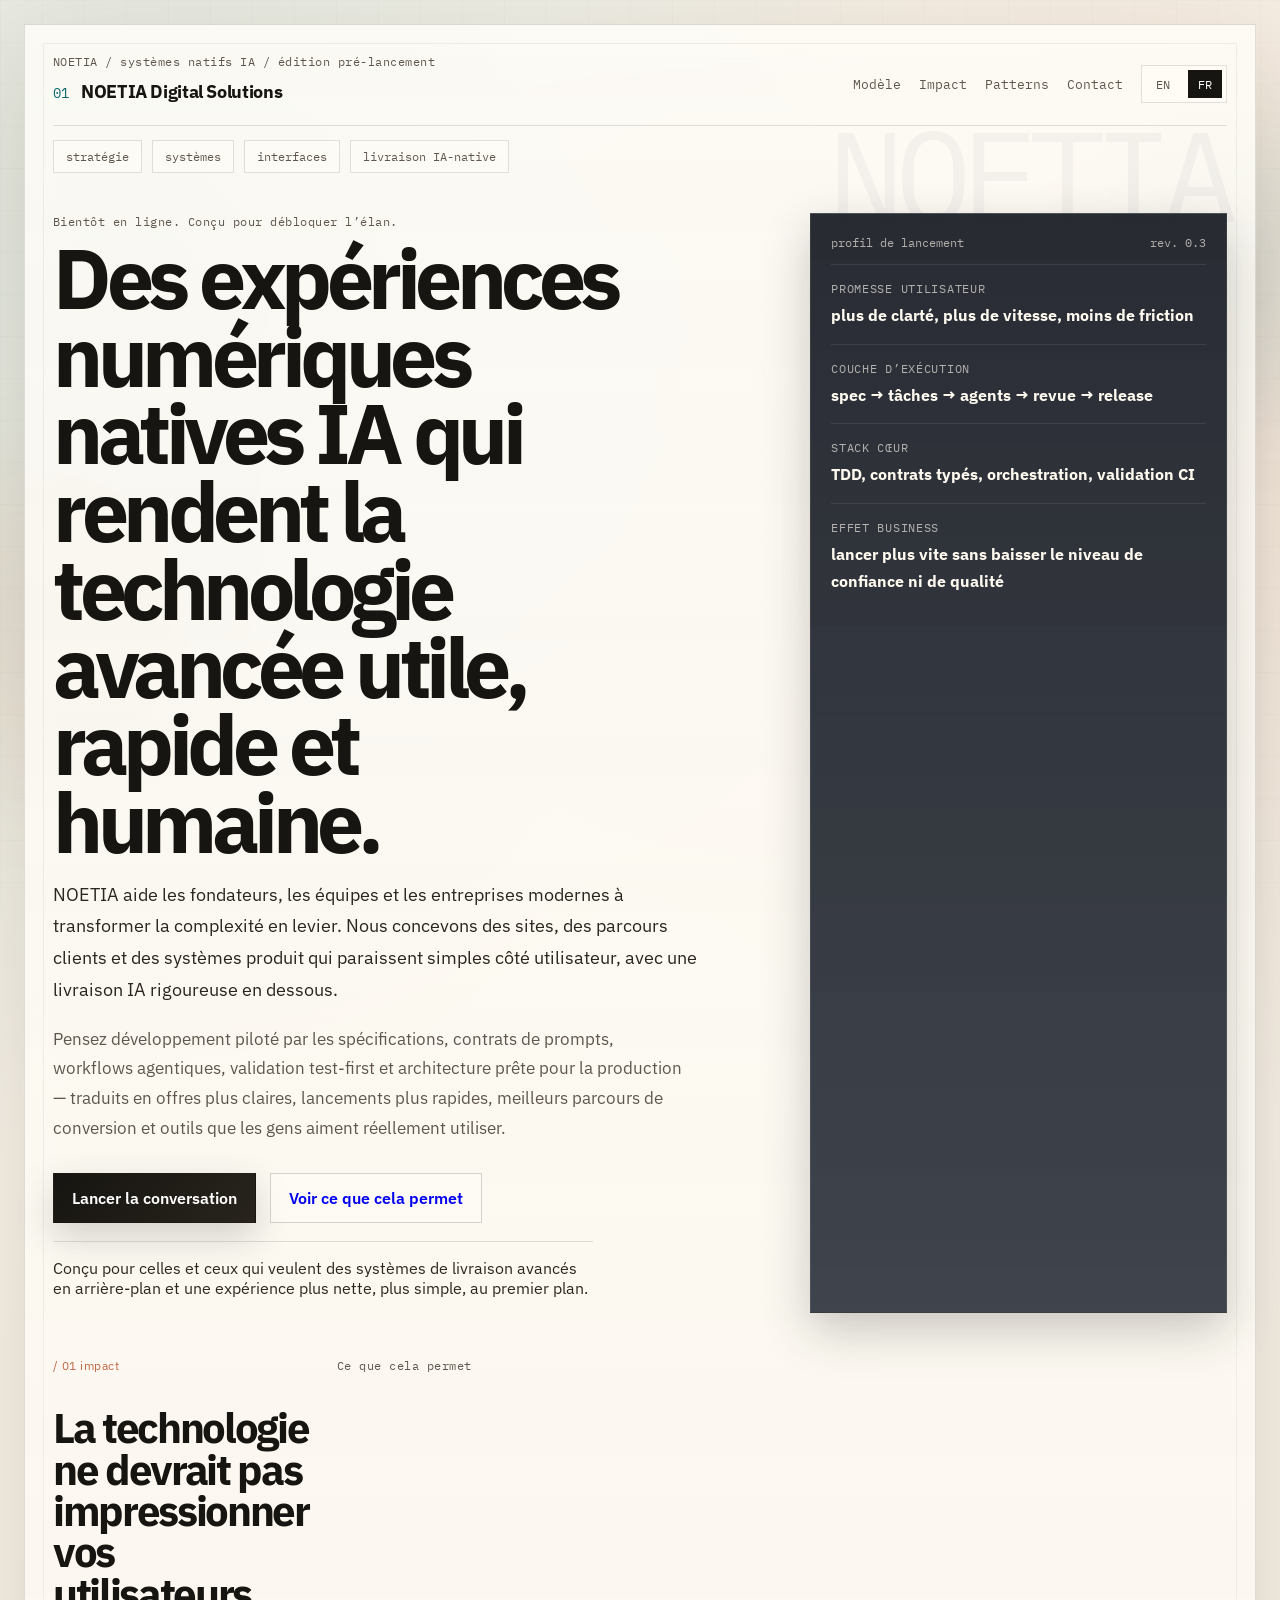
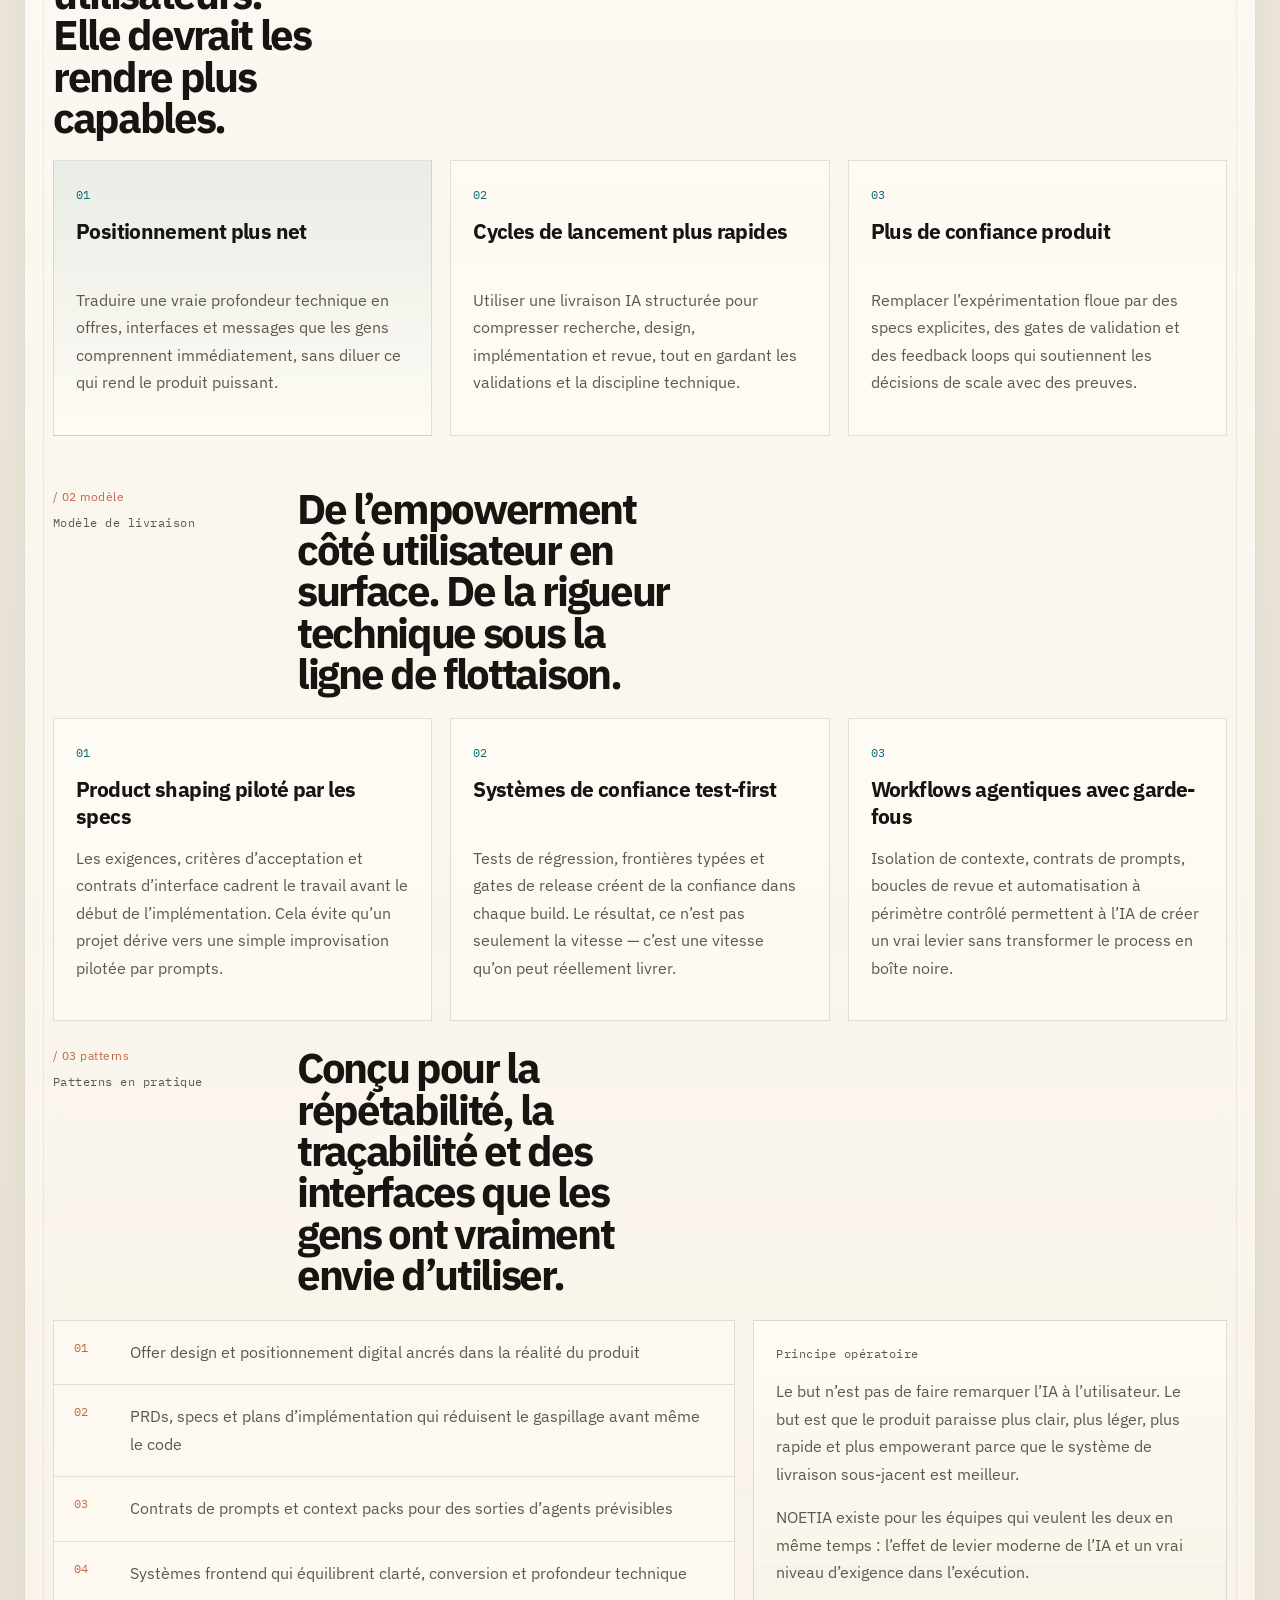
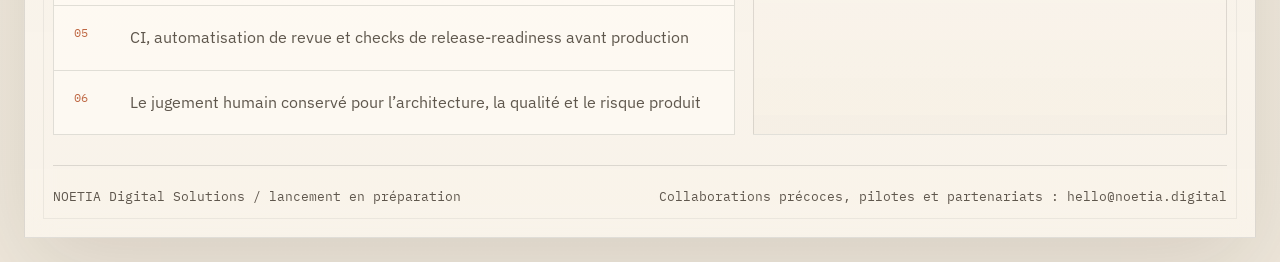
==== commit 3b72fd29: "refactor: strengthen hierarchy and brand texture" ====
--- a/fr/index.html
+++ b/fr/index.html
@@ -23,6 +23,7 @@
     <div class="ambient ambient-two"></div>
 
     <div class="frame">
+      <div class="identity-mark" aria-hidden="true">NOETIA</div>
       <header class="masthead">
         <div class="brand-block">
           <p class="meta-line">NOETIA / systèmes natifs IA / édition pré-lancement</p>
@@ -44,6 +45,13 @@
           </nav>
         </div>
       </header>
+
+      <div class="identity-strip" aria-label="Attributs de marque">
+        <span>stratégie</span>
+        <span>systèmes</span>
+        <span>interfaces</span>
+        <span>livraison IA-native</span>
+      </div>
 
       <main>
         <section class="hero">
@@ -65,6 +73,10 @@
               <a class="button button-primary" href="mailto:hello@noetia.digital">Lancer la conversation</a>
               <a class="button button-secondary" href="#outcomes">Voir ce que cela permet</a>
             </div>
+            <p class="hero-footnote">
+              Conçu pour celles et ceux qui veulent des systèmes de livraison avancés en arrière-plan
+              et une expérience plus nette, plus simple, au premier plan.
+            </p>
           </div>
 
           <aside class="signal-panel signal-panel-featured" aria-label="Aperçu du modèle de livraison">
@@ -95,6 +107,7 @@
 
         <section class="value-band" id="outcomes">
           <div class="band-intro">
+            <p class="section-tag">/ 01 impact</p>
             <p class="section-kicker">Ce que cela permet</p>
             <h2>La technologie ne devrait pas impressionner vos utilisateurs. Elle devrait les rendre plus capables.</h2>
           </div>
@@ -128,7 +141,10 @@
 
         <section class="model" id="model">
           <div class="section-heading">
-            <p class="section-kicker">Modèle de livraison</p>
+            <div>
+              <p class="section-tag">/ 02 modèle</p>
+              <p class="section-kicker">Modèle de livraison</p>
+            </div>
             <h2>De l’empowerment côté utilisateur en surface. De la rigueur technique sous la ligne de flottaison.</h2>
           </div>
           <div class="method-grid">
@@ -163,7 +179,10 @@
 
         <section class="stack" id="stack">
           <div class="section-heading">
-            <p class="section-kicker">Patterns en pratique</p>
+            <div>
+              <p class="section-tag">/ 03 patterns</p>
+              <p class="section-kicker">Patterns en pratique</p>
+            </div>
             <h2>Conçu pour la répétabilité, la traçabilité et des interfaces que les gens ont vraiment envie d’utiliser.</h2>
           </div>
           <div class="stack-layout">
--- a/styles.css
+++ b/styles.css
@@ -80,6 +80,19 @@
   backdrop-filter: blur(14px);
 }
 
+.identity-mark {
+  position: absolute;
+  top: 92px;
+  right: 26px;
+  font-family: "IBM Plex Mono", ui-monospace, monospace;
+  font-size: clamp(3.8rem, 10vw, 8rem);
+  line-height: 0.9;
+  letter-spacing: -0.08em;
+  color: rgba(23, 21, 17, 0.04);
+  pointer-events: none;
+  user-select: none;
+}
+
 .frame::after {
   content: "";
   position: absolute;
@@ -117,6 +130,22 @@
 .masthead {
   padding-bottom: 22px;
   border-bottom: 1px solid var(--line);
+}
+
+.identity-strip {
+  display: flex;
+  flex-wrap: wrap;
+  gap: 10px;
+  padding: 14px 0 0;
+}
+
+.identity-strip span {
+  padding: 8px 12px;
+  border: 1px solid var(--line);
+  font-family: "IBM Plex Mono", ui-monospace, monospace;
+  font-size: 0.76rem;
+  color: var(--muted);
+  background: rgba(255, 252, 246, 0.55);
 }
 
 .meta-line,
@@ -134,11 +163,16 @@
 
 .meta-line,
 .section-kicker,
-.note-caption {
+.note-caption,
+.section-tag {
   margin: 0 0 10px;
   font-size: 0.78rem;
   letter-spacing: 0.04em;
   color: var(--muted);
+}
+
+.section-tag {
+  color: var(--accent-2);
 }
 
 .brand-row {
@@ -229,7 +263,7 @@
   display: grid;
   grid-template-columns: minmax(0, 1.5fr) minmax(330px, 0.86fr);
   gap: 30px;
-  padding: 48px 0 34px;
+  padding: 40px 0 34px;
 }
 
 .hero-copy {
@@ -305,6 +339,15 @@
   flex-wrap: wrap;
   gap: 14px;
   margin-top: 30px;
+}
+
+.hero-footnote {
+  max-width: 54ch;
+  margin-top: 18px;
+  padding-top: 16px;
+  border-top: 1px solid var(--line);
+  font-size: 0.98rem;
+  color: #2d281f;
 }
 
 .button {
@@ -430,11 +473,27 @@
   gap: 18px;
 }
 
+.value-grid,
+.method-grid,
+.stack-list {
+  position: relative;
+}
+
 .value-card,
 .method-card,
 .note-panel {
   padding: 22px;
   border: 1px solid var(--line);
+}
+
+.value-card,
+.method-card {
+  min-height: 100%;
+}
+
+.value-card h3,
+.method-card h3 {
+  min-height: 2.8em;
 }
 
 .value-card-highlight {
@@ -509,6 +568,12 @@
 }
 
 @media (max-width: 980px) {
+  .identity-mark {
+    top: 120px;
+    right: 18px;
+    font-size: clamp(3rem, 14vw, 5rem);
+  }
+
   .hero,
   .band-intro,
   .value-grid,
@@ -535,6 +600,10 @@
 }
 
 @media (max-width: 640px) {
+  .identity-mark {
+    display: none;
+  }
+
   .frame {
     width: min(100% - 20px, 100%);
     margin: 10px auto;
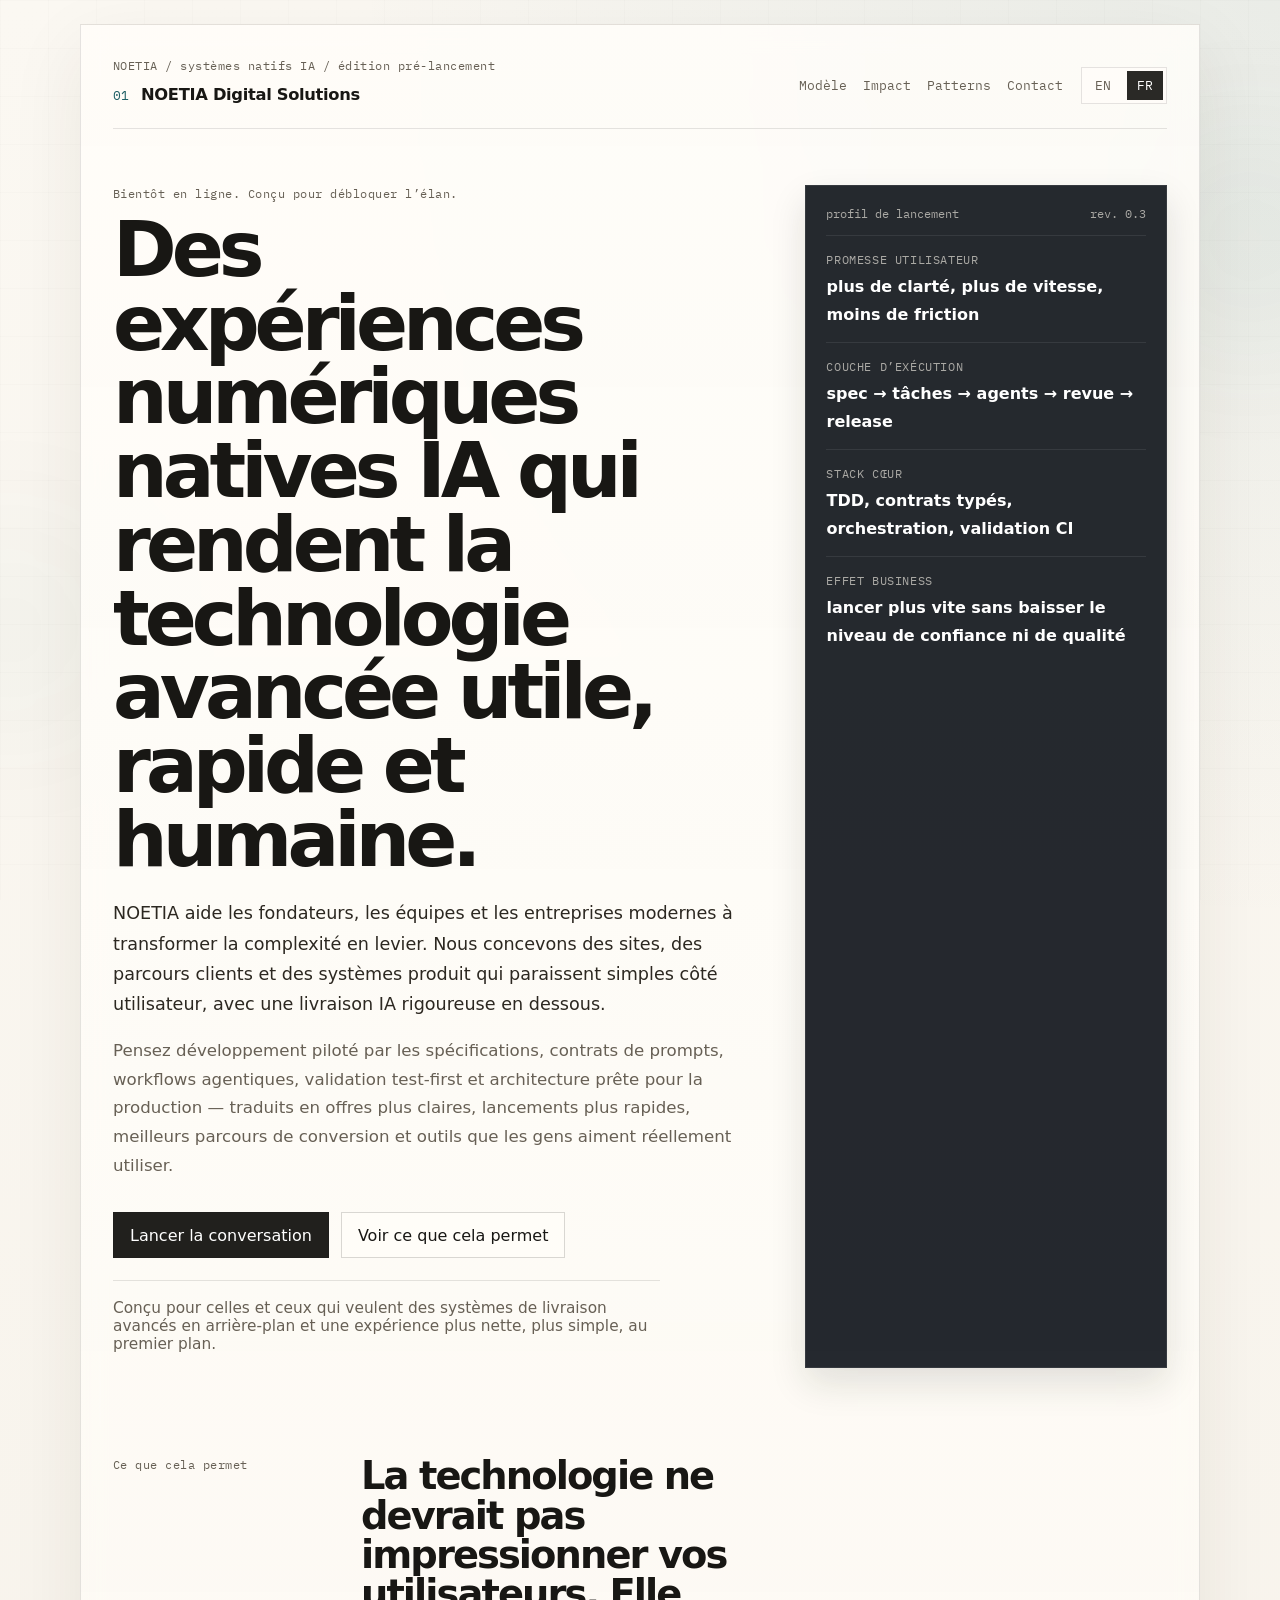
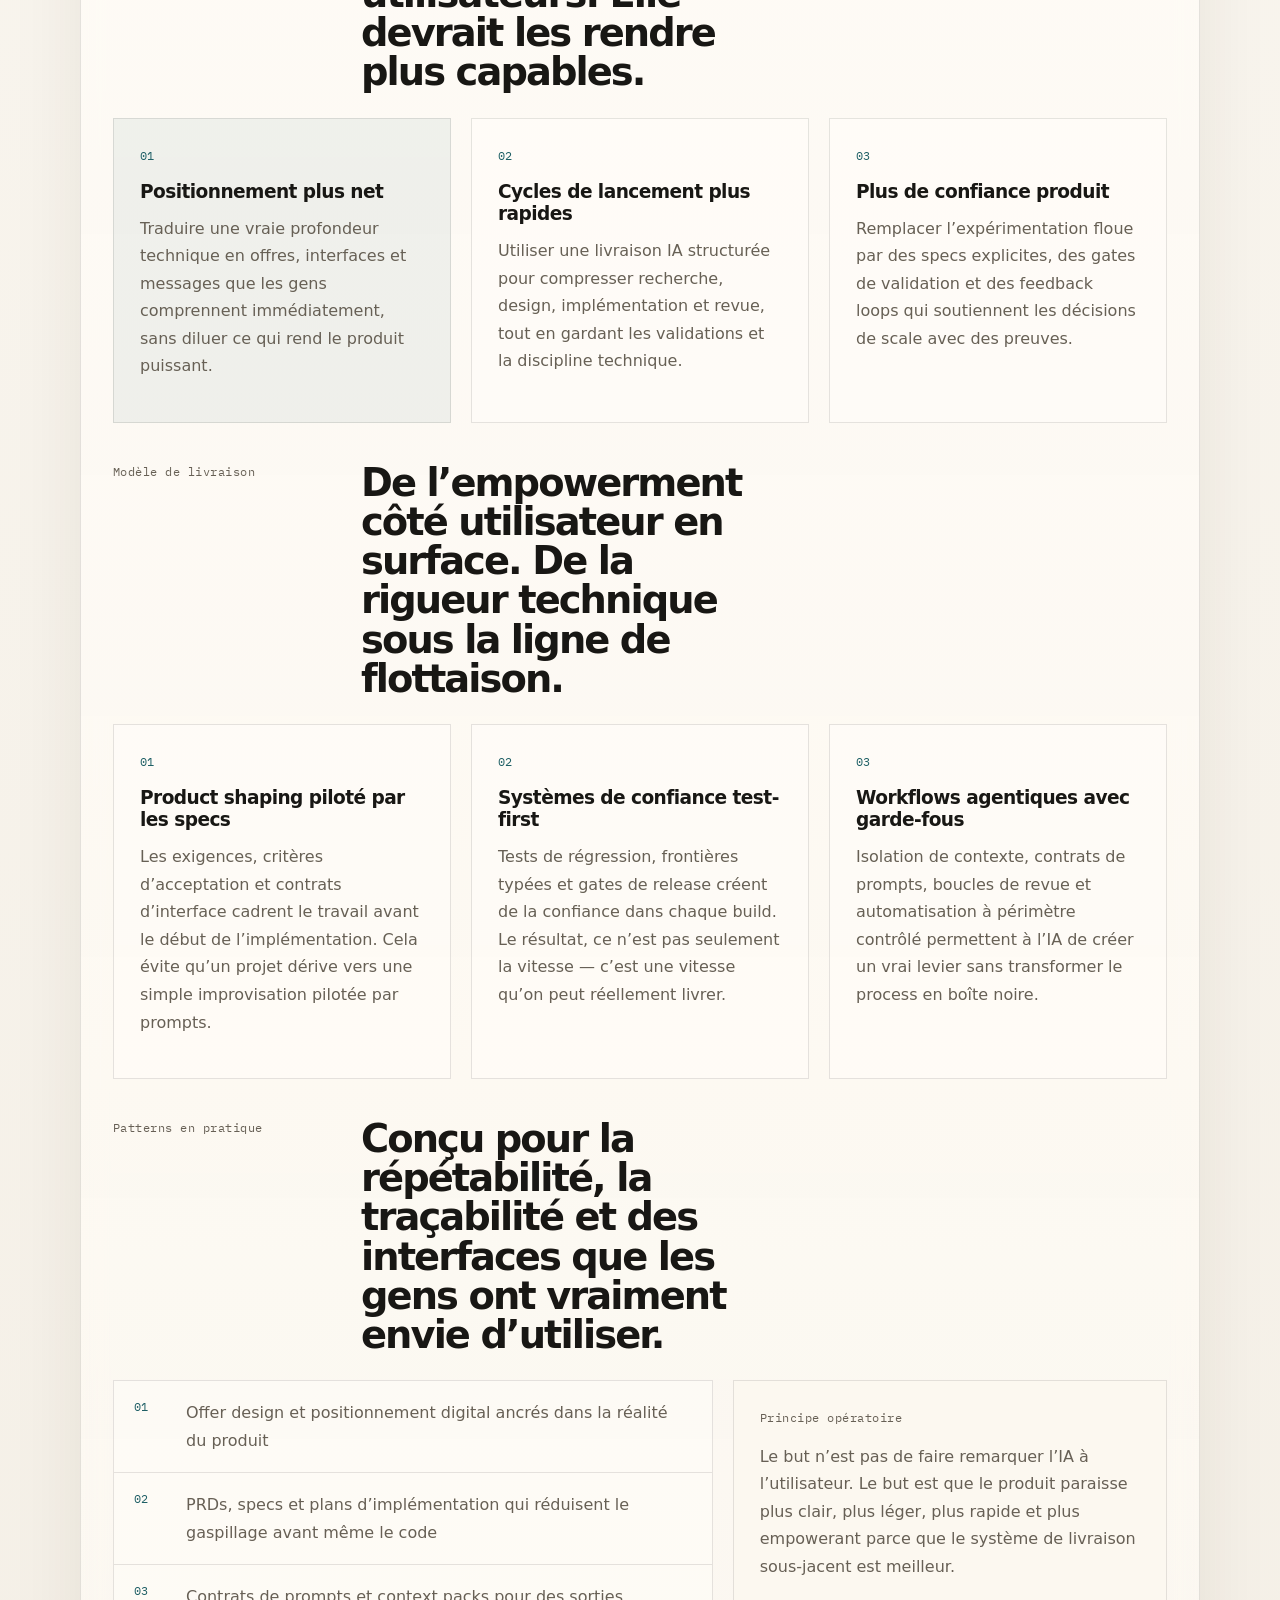
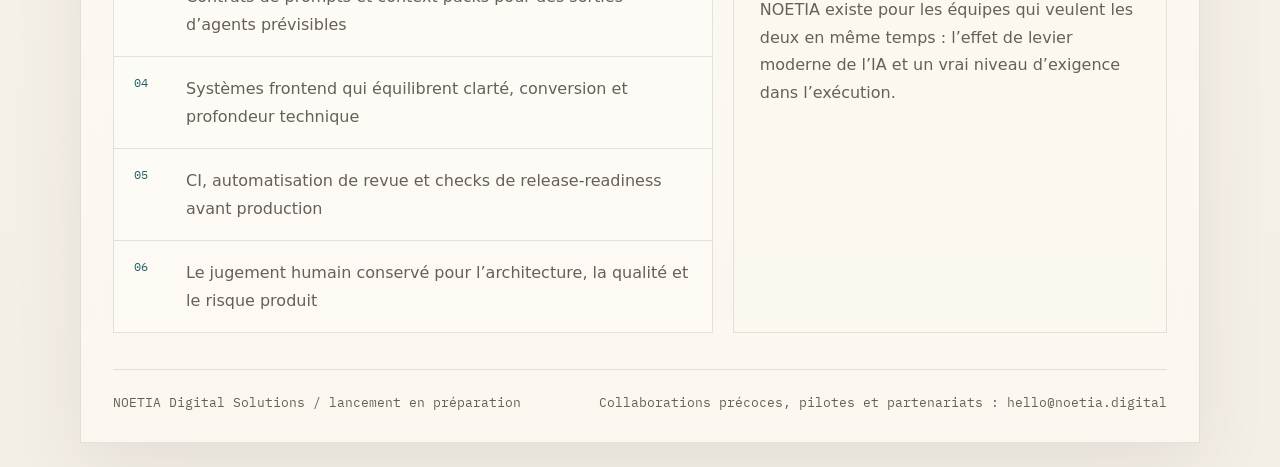
==== commit bc29c3a5: "refactor: simplify visual system and spacing" ====
--- a/fr/index.html
+++ b/fr/index.html
@@ -23,7 +23,6 @@
     <div class="ambient ambient-two"></div>
 
     <div class="frame">
-      <div class="identity-mark" aria-hidden="true">NOETIA</div>
       <header class="masthead">
         <div class="brand-block">
           <p class="meta-line">NOETIA / systèmes natifs IA / édition pré-lancement</p>
@@ -45,13 +44,6 @@
           </nav>
         </div>
       </header>
-
-      <div class="identity-strip" aria-label="Attributs de marque">
-        <span>stratégie</span>
-        <span>systèmes</span>
-        <span>interfaces</span>
-        <span>livraison IA-native</span>
-      </div>
 
       <main>
         <section class="hero">
@@ -107,7 +99,6 @@
 
         <section class="value-band" id="outcomes">
           <div class="band-intro">
-            <p class="section-tag">/ 01 impact</p>
             <p class="section-kicker">Ce que cela permet</p>
             <h2>La technologie ne devrait pas impressionner vos utilisateurs. Elle devrait les rendre plus capables.</h2>
           </div>
@@ -142,7 +133,6 @@
         <section class="model" id="model">
           <div class="section-heading">
             <div>
-              <p class="section-tag">/ 02 modèle</p>
               <p class="section-kicker">Modèle de livraison</p>
             </div>
             <h2>De l’empowerment côté utilisateur en surface. De la rigueur technique sous la ligne de flottaison.</h2>
@@ -180,7 +170,6 @@
         <section class="stack" id="stack">
           <div class="section-heading">
             <div>
-              <p class="section-tag">/ 03 patterns</p>
               <p class="section-kicker">Patterns en pratique</p>
             </div>
             <h2>Conçu pour la répétabilité, la traçabilité et des interfaces que les gens ont vraiment envie d’utiliser.</h2>
--- a/styles.css
+++ b/styles.css
@@ -1,17 +1,15 @@
 :root {
-  --bg: #efe8dc;
-  --bg-2: #f7f2e8;
-  --surface: rgba(255, 252, 246, 0.76);
-  --surface-strong: rgba(255, 252, 246, 0.92);
-  --surface-deep: rgba(28, 31, 39, 0.9);
-  --ink: #171511;
-  --muted: #5f574d;
-  --line: rgba(23, 21, 17, 0.12);
-  --line-strong: rgba(23, 21, 17, 0.18);
-  --accent: #0f6a6f;
-  --accent-2: #bf6844;
-  --accent-soft: rgba(15, 106, 111, 0.12);
-  --shadow: 0 30px 90px rgba(47, 35, 19, 0.12);
+  --bg: #f4efe6;
+  --bg-2: #fbf8f2;
+  --surface: rgba(255, 253, 249, 0.82);
+  --surface-strong: rgba(255, 253, 249, 0.94);
+  --ink: #181714;
+  --muted: #676055;
+  --line: rgba(24, 23, 20, 0.11);
+  --line-strong: rgba(24, 23, 20, 0.16);
+  --accent: #1e5f65;
+  --accent-soft: rgba(30, 95, 101, 0.08);
+  --shadow: 0 24px 70px rgba(48, 38, 24, 0.08);
 }
 
 * {
@@ -25,11 +23,10 @@
 body {
   margin: 0;
   min-height: 100vh;
-  font-family: "IBM Plex Sans", system-ui, sans-serif;
+  font-family: "Inter", system-ui, -apple-system, BlinkMacSystemFont, "Segoe UI", sans-serif;
   color: var(--ink);
   background:
-    radial-gradient(circle at 10% 8%, rgba(15, 106, 111, 0.1), transparent 26%),
-    radial-gradient(circle at 90% 12%, rgba(191, 104, 68, 0.11), transparent 22%),
+    radial-gradient(circle at top right, rgba(30, 95, 101, 0.08), transparent 24%),
     linear-gradient(180deg, var(--bg-2) 0%, var(--bg) 100%);
 }
 
@@ -38,67 +35,46 @@
   position: fixed;
   inset: 0;
   background-image:
-    linear-gradient(rgba(23, 21, 17, 0.03) 1px, transparent 1px),
-    linear-gradient(90deg, rgba(23, 21, 17, 0.03) 1px, transparent 1px);
-  background-size: 42px 42px;
-  opacity: 0.45;
+    linear-gradient(rgba(24, 23, 20, 0.028) 1px, transparent 1px),
+    linear-gradient(90deg, rgba(24, 23, 20, 0.028) 1px, transparent 1px);
+  background-size: 48px 48px;
+  opacity: 0.55;
   pointer-events: none;
 }
 
 .ambient {
   position: fixed;
   border-radius: 999px;
-  filter: blur(60px);
+  filter: blur(72px);
   pointer-events: none;
-  opacity: 0.55;
+  opacity: 0.4;
 }
 
 .ambient-one {
-  top: 140px;
-  right: -80px;
+  top: 120px;
+  right: -90px;
+  width: 240px;
+  height: 240px;
+  background: rgba(30, 95, 101, 0.12);
+}
+
+.ambient-two {
+  left: -120px;
+  bottom: 140px;
   width: 260px;
   height: 260px;
-  background: rgba(15, 106, 111, 0.18);
-}
-
-.ambient-two {
-  left: -100px;
-  bottom: 120px;
-  width: 300px;
-  height: 300px;
-  background: rgba(191, 104, 68, 0.14);
+  background: rgba(30, 95, 101, 0.07);
 }
 
 .frame {
   position: relative;
-  width: min(1240px, calc(100% - 48px));
+  width: min(1120px, calc(100% - 48px));
   margin: 24px auto;
-  padding: 28px;
+  padding: 32px 32px 28px;
   border: 1px solid var(--line);
-  background: linear-gradient(180deg, rgba(255, 253, 248, 0.82), rgba(252, 247, 239, 0.72));
+  background: linear-gradient(180deg, rgba(255, 253, 249, 0.86), rgba(253, 249, 242, 0.8));
   box-shadow: var(--shadow);
-  backdrop-filter: blur(14px);
-}
-
-.identity-mark {
-  position: absolute;
-  top: 92px;
-  right: 26px;
-  font-family: "IBM Plex Mono", ui-monospace, monospace;
-  font-size: clamp(3.8rem, 10vw, 8rem);
-  line-height: 0.9;
-  letter-spacing: -0.08em;
-  color: rgba(23, 21, 17, 0.04);
-  pointer-events: none;
-  user-select: none;
-}
-
-.frame::after {
-  content: "";
-  position: absolute;
-  inset: 18px;
-  border: 1px solid rgba(23, 21, 17, 0.06);
-  pointer-events: none;
+  backdrop-filter: blur(12px);
 }
 
 .masthead,
@@ -128,51 +104,29 @@
 }
 
 .masthead {
-  padding-bottom: 22px;
+  padding-bottom: 24px;
   border-bottom: 1px solid var(--line);
-}
-
-.identity-strip {
-  display: flex;
-  flex-wrap: wrap;
-  gap: 10px;
-  padding: 14px 0 0;
-}
-
-.identity-strip span {
-  padding: 8px 12px;
-  border: 1px solid var(--line);
-  font-family: "IBM Plex Mono", ui-monospace, monospace;
-  font-size: 0.76rem;
-  color: var(--muted);
-  background: rgba(255, 252, 246, 0.55);
-}
-
-.meta-line,
-.section-kicker,
-.signal-label,
-.note-caption,
-.card-number,
-.stack-item span,
-.brand-index,
-.utility-nav a,
-.language-switch a,
-.signal-head {
-  font-family: "IBM Plex Mono", ui-monospace, monospace;
 }
 
 .meta-line,
 .section-kicker,
 .note-caption,
-.section-tag {
-  margin: 0 0 10px;
+.signal-label,
+.utility-nav a,
+.language-switch a,
+.signal-head,
+.card-number,
+.stack-item span {
+  font-family: "IBM Plex Mono", ui-monospace, SFMono-Regular, Menlo, monospace;
+}
+
+.meta-line,
+.section-kicker,
+.note-caption {
+  margin: 0 0 12px;
   font-size: 0.78rem;
   letter-spacing: 0.04em;
   color: var(--muted);
-}
-
-.section-tag {
-  color: var(--accent-2);
 }
 
 .brand-row {
@@ -182,13 +136,14 @@
 }
 
 .brand-index {
-  font-size: 0.85rem;
+  font-family: "IBM Plex Mono", ui-monospace, monospace;
+  font-size: 0.82rem;
   color: var(--accent);
 }
 
 .brand-name {
-  font-size: 1.15rem;
-  font-weight: 700;
+  font-size: 1.02rem;
+  font-weight: 600;
   letter-spacing: -0.02em;
 }
 
@@ -196,7 +151,7 @@
 .language-switch {
   display: flex;
   flex-wrap: wrap;
-  gap: 18px;
+  gap: 16px;
 }
 
 .utility-nav a,
@@ -206,68 +161,43 @@
   text-decoration: none;
 }
 
-.utility-nav a {
-  position: relative;
-  font-size: 0.82rem;
+.utility-nav a,
+.language-switch a {
+  font-size: 0.8rem;
   color: var(--muted);
 }
 
-.utility-nav a::after {
-  content: "";
-  position: absolute;
-  left: 0;
-  bottom: -5px;
-  width: 100%;
-  height: 1px;
-  background: currentColor;
-  transform: scaleX(0);
-  transform-origin: left;
-  transition: transform 160ms ease;
-}
-
-.utility-nav a:hover::after {
-  transform: scaleX(1);
+.utility-nav a:hover,
+.language-switch a:hover,
+.footer a:hover {
+  color: var(--accent);
 }
 
 .language-switch {
-  gap: 8px;
-  padding: 4px;
+  gap: 6px;
+  padding: 3px;
   border: 1px solid var(--line);
-  background: rgba(255, 252, 246, 0.9);
+  background: rgba(255, 253, 249, 0.75);
 }
 
 .language-switch a {
   padding: 6px 10px;
-  font-size: 0.78rem;
-  color: var(--muted);
 }
 
 .language-switch a.is-active {
-  background: var(--ink);
-  color: #fff;
-}
-
-.utility-nav a:hover,
-.language-switch a:hover,
-.footer a:hover,
-.button:hover {
-  color: var(--accent);
-}
-
-.language-switch a.is-active:hover,
-.button-primary:hover {
+  background: rgba(24, 23, 20, 0.92);
   color: #fff;
 }
 
 .hero {
   display: grid;
-  grid-template-columns: minmax(0, 1.5fr) minmax(330px, 0.86fr);
-  gap: 30px;
-  padding: 40px 0 34px;
+  grid-template-columns: minmax(0, 1.48fr) minmax(300px, 0.82fr);
+  gap: 40px;
+  padding: 56px 0 48px;
 }
 
 .hero-copy {
-  max-width: 800px;
+  max-width: 760px;
 }
 
 h1,
@@ -278,24 +208,25 @@
 }
 
 h1 {
-  margin-bottom: 18px;
-  max-width: 12ch;
-  font-size: clamp(3.15rem, 6.6vw, 6.6rem);
-  line-height: 0.92;
+  max-width: 11ch;
+  margin-bottom: 22px;
+  font-size: clamp(3.1rem, 6vw, 5.8rem);
+  line-height: 0.96;
   letter-spacing: -0.065em;
 }
 
 h2 {
+  max-width: 15ch;
   margin-bottom: 0;
-  max-width: 15ch;
-  font-size: clamp(2rem, 3.3vw, 3.35rem);
-  line-height: 0.98;
-  letter-spacing: -0.055em;
+  font-size: clamp(1.9rem, 3vw, 3rem);
+  line-height: 1.02;
+  letter-spacing: -0.05em;
 }
 
 h3 {
-  margin-bottom: 10px;
-  font-size: 1.3rem;
+  margin-bottom: 12px;
+  font-size: 1.16rem;
+  line-height: 1.2;
   letter-spacing: -0.03em;
 }
 
@@ -319,71 +250,65 @@
 .meta-line,
 .section-kicker,
 .note-caption,
-.utility-nav a {
+.utility-nav a,
+.language-switch a {
   color: var(--muted);
 }
 
 .hero-text {
-  max-width: 64ch;
-  font-size: 1.08rem;
+  max-width: 62ch;
+  font-size: 1.04rem;
 }
 
 .hero-text-strong {
-  max-width: 59ch;
-  font-size: 1.15rem;
-  color: #2a251d;
+  font-size: 1.1rem;
+  color: #2c2821;
 }
 
 .hero-actions {
   display: flex;
   flex-wrap: wrap;
-  gap: 14px;
-  margin-top: 30px;
+  gap: 12px;
+  margin-top: 32px;
 }
 
 .hero-footnote {
-  max-width: 54ch;
-  margin-top: 18px;
-  padding-top: 16px;
+  max-width: 56ch;
+  margin-top: 22px;
+  padding-top: 18px;
   border-top: 1px solid var(--line);
-  font-size: 0.98rem;
-  color: #2d281f;
+  font-size: 0.96rem;
+  color: var(--muted);
 }
 
 .button {
   display: inline-flex;
   align-items: center;
   justify-content: center;
-  min-height: 50px;
-  padding: 0 18px;
+  min-height: 46px;
+  padding: 0 16px;
   border: 1px solid var(--line-strong);
+  border-radius: 0;
+  background: transparent;
   text-decoration: none;
-  font-weight: 600;
-  transition:
-    color 180ms ease,
-    background 180ms ease,
-    border-color 180ms ease,
-    transform 180ms ease,
-    box-shadow 180ms ease;
-}
-
-.button:hover {
-  transform: translateY(-1px);
+  font-weight: 500;
+  transition: background 160ms ease, border-color 160ms ease, color 160ms ease;
 }
 
 .button-primary {
+  background: rgba(24, 23, 20, 0.96);
   color: #fff;
-  background: linear-gradient(135deg, var(--ink), #28241d);
-  box-shadow: 0 14px 36px rgba(23, 21, 17, 0.18);
 }
 
 .button-primary:hover {
-  background: linear-gradient(135deg, var(--accent), #0f5559);
+  background: var(--accent);
   border-color: var(--accent);
+  color: #fff;
 }
 
 .button-secondary {
-  background: rgba(255, 252, 246, 0.56);
+  color: var(--ink);
+  background: rgba(255, 253, 249, 0.5);
 }
 
 .signal-panel,
@@ -391,28 +316,28 @@
 .method-card,
 .note-panel,
 .stack-list {
-  background: rgba(255, 252, 246, 0.66);
+  border: 1px solid var(--line);
+  background: rgba(255, 253, 249, 0.52);
 }
 
 .signal-panel {
   padding: 20px;
-  border: 1px solid var(--line);
 }
 
 .signal-panel-featured {
-  background: linear-gradient(180deg, rgba(29, 32, 40, 0.95), rgba(42, 48, 58, 0.9));
+  background: rgba(24, 28, 34, 0.94);
   border-color: rgba(255, 255, 255, 0.08);
-  color: #f2efe7;
-  box-shadow: 0 18px 44px rgba(23, 21, 17, 0.22);
+  color: #f5f1e8;
+  box-shadow: 0 16px 34px rgba(24, 23, 20, 0.12);
 }
 
 .signal-panel-featured .signal-head,
 .signal-panel-featured .signal-label {
-  color: rgba(242, 239, 231, 0.68);
+  color: rgba(245, 241, 232, 0.64);
 }
 
 .signal-panel-featured strong {
-  color: #fffaf0;
+  color: #fff;
 }
 
 .signal-head,
@@ -427,7 +352,7 @@
   padding-bottom: 14px;
   margin-bottom: 16px;
   border-bottom: 1px solid rgba(255, 255, 255, 0.08);
-  font-size: 0.78rem;
+  font-size: 0.76rem;
   text-transform: lowercase;
 }
 
@@ -449,41 +374,37 @@
 .signal-label {
   display: block;
   margin-bottom: 6px;
-  font-size: 0.75rem;
+  font-size: 0.74rem;
+  letter-spacing: 0.05em;
   text-transform: uppercase;
-  letter-spacing: 0.06em;
-}
-
-.value-band {
-  padding: 10px 0 26px;
-}
-
-.band-intro {
+}
+
+.value-band,
+.model,
+.stack {
+  padding-top: 40px;
+}
+
+.band-intro,
+.section-heading {
   display: grid;
-  grid-template-columns: minmax(0, 260px) minmax(0, 1fr);
-  gap: 24px;
-  align-items: end;
-  margin-bottom: 22px;
+  grid-template-columns: minmax(0, 220px) minmax(0, 1fr);
+  gap: 28px;
+  align-items: start;
+  margin-bottom: 26px;
 }
 
 .value-grid,
 .method-grid {
   display: grid;
   grid-template-columns: repeat(3, minmax(0, 1fr));
-  gap: 18px;
-}
-
-.value-grid,
-.method-grid,
-.stack-list {
-  position: relative;
+  gap: 20px;
 }
 
 .value-card,
 .method-card,
 .note-panel {
-  padding: 22px;
-  border: 1px solid var(--line);
+  padding: 26px;
 }
 
 .value-card,
@@ -491,48 +412,26 @@
   min-height: 100%;
 }
 
-.value-card h3,
-.method-card h3 {
-  min-height: 2.8em;
-}
-
 .value-card-highlight {
-  background: linear-gradient(180deg, rgba(15, 106, 111, 0.08), rgba(255, 252, 246, 0.76));
+  background: rgba(30, 95, 101, 0.06);
 }
 
 .card-number {
   display: inline-block;
-  margin-bottom: 16px;
-  font-size: 0.78rem;
+  margin-bottom: 18px;
+  font-size: 0.76rem;
   color: var(--accent);
-}
-
-.model,
-.stack {
-  padding-top: 26px;
-}
-
-.section-heading {
-  display: grid;
-  grid-template-columns: minmax(0, 220px) minmax(0, 1fr);
-  gap: 24px;
-  align-items: start;
-  margin-bottom: 24px;
 }
 
 .stack-layout {
   display: grid;
-  grid-template-columns: minmax(0, 1.18fr) minmax(280px, 0.82fr);
-  gap: 18px;
-}
-
-.stack-list {
-  border: 1px solid var(--line);
+  grid-template-columns: minmax(0, 1.16fr) minmax(280px, 0.84fr);
+  gap: 20px;
 }
 
 .stack-item {
   display: grid;
-  grid-template-columns: 42px 1fr;
+  grid-template-columns: 38px 1fr;
   gap: 14px;
   padding: 18px 20px;
   border-bottom: 1px solid var(--line);
@@ -543,8 +442,8 @@
 }
 
 .stack-item span {
-  font-size: 0.78rem;
-  color: var(--accent-2);
+  font-size: 0.76rem;
+  color: var(--accent);
 }
 
 .stack-item p,
@@ -553,7 +452,7 @@
 }
 
 .note-panel-emphasis {
-  background: linear-gradient(180deg, rgba(255, 252, 246, 0.88), rgba(246, 239, 228, 0.92));
+  background: rgba(252, 248, 241, 0.8);
 }
 
 .note-panel p + p {
@@ -561,25 +460,19 @@
 }
 
 .footer {
-  margin-top: 30px;
-  padding-top: 20px;
+  margin-top: 36px;
+  padding-top: 22px;
   border-top: 1px solid var(--line);
-  font-size: 0.82rem;
+  font-size: 0.8rem;
 }
 
 @media (max-width: 980px) {
-  .identity-mark {
-    top: 120px;
-    right: 18px;
-    font-size: clamp(3rem, 14vw, 5rem);
-  }
-
   .hero,
   .band-intro,
+  .section-heading,
   .value-grid,
   .method-grid,
-  .stack-layout,
-  .section-heading {
+  .stack-layout {
     grid-template-columns: 1fr;
   }
 
@@ -600,32 +493,24 @@
 }
 
 @media (max-width: 640px) {
-  .identity-mark {
-    display: none;
-  }
-
   .frame {
     width: min(100% - 20px, 100%);
     margin: 10px auto;
-    padding: 18px;
-  }
-
-  .frame::after {
-    inset: 10px;
+    padding: 20px;
   }
 
   .hero {
-    padding-top: 30px;
-    gap: 22px;
+    gap: 24px;
+    padding: 42px 0 34px;
   }
 
   .utility-nav,
   .hero-actions {
-    gap: 12px;
+    gap: 10px;
   }
 
   .stack-item {
-    grid-template-columns: 32px 1fr;
+    grid-template-columns: 30px 1fr;
     padding: 16px;
   }
 
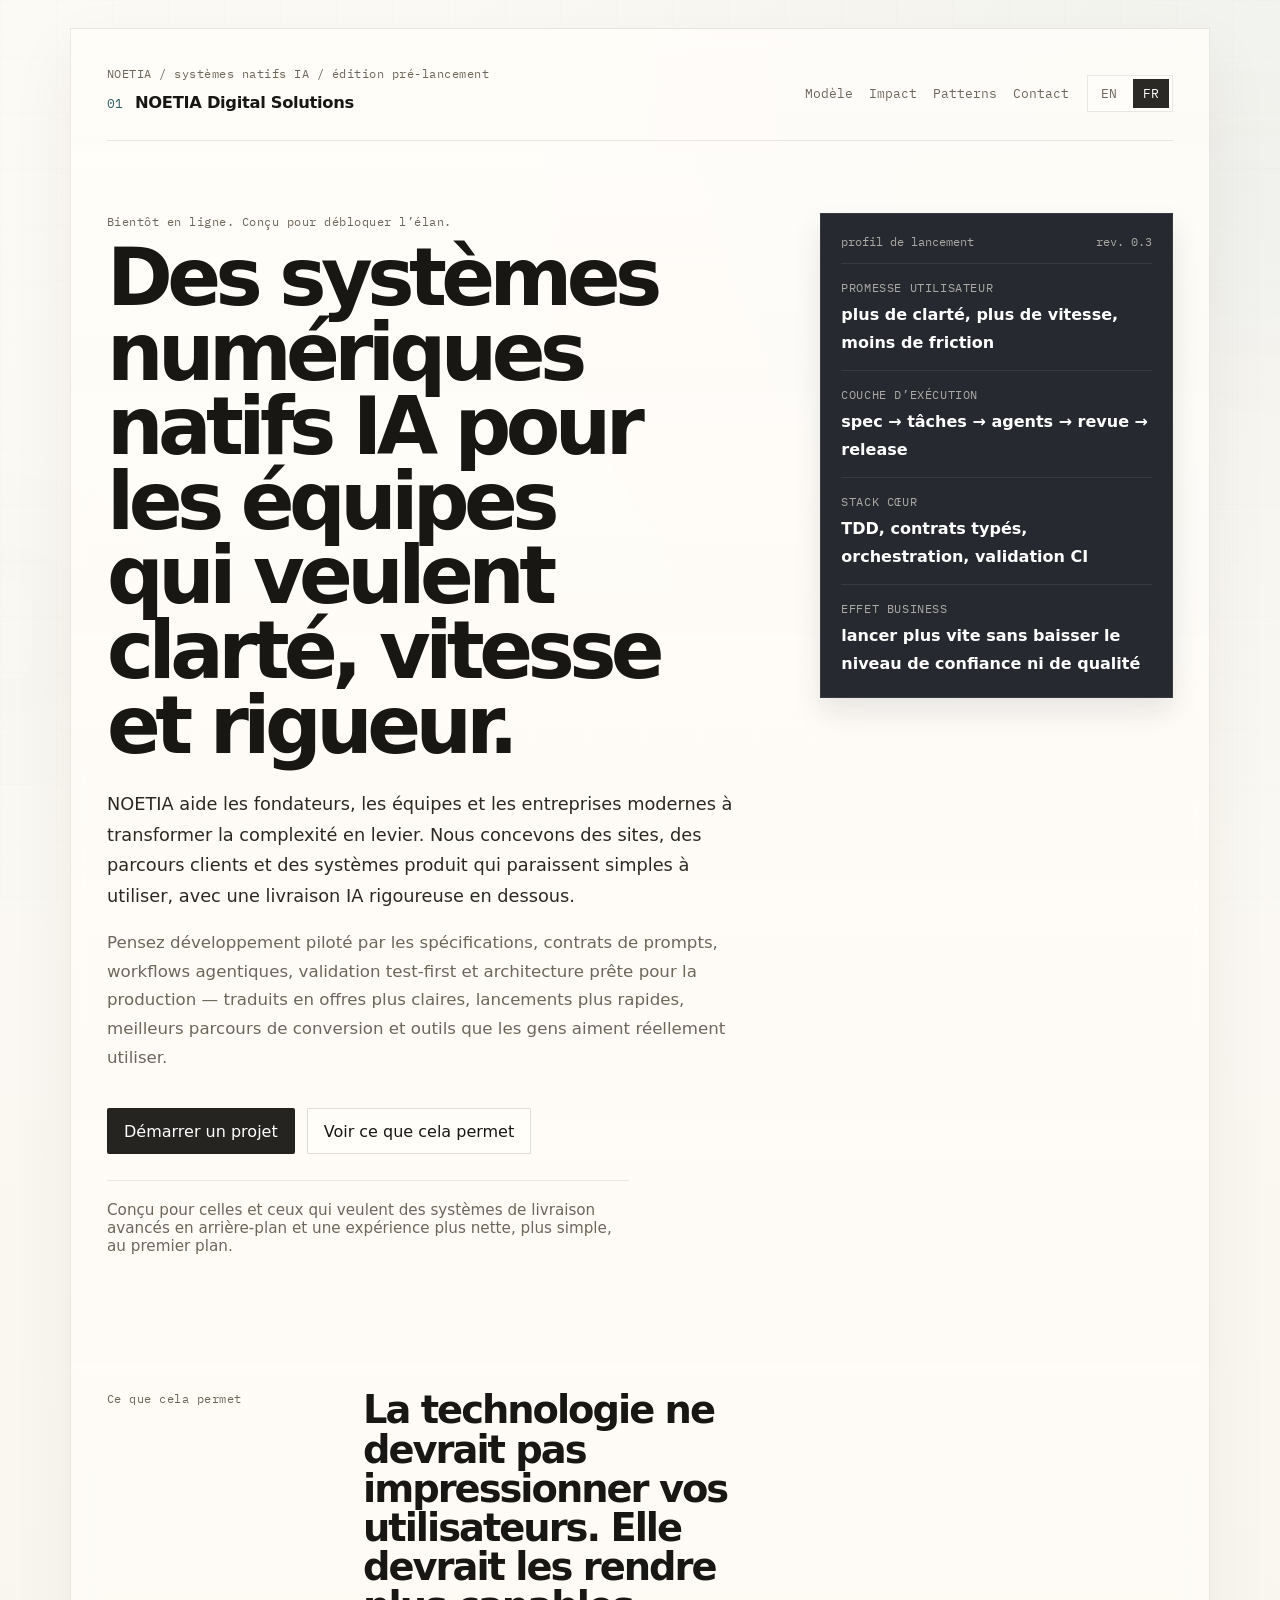
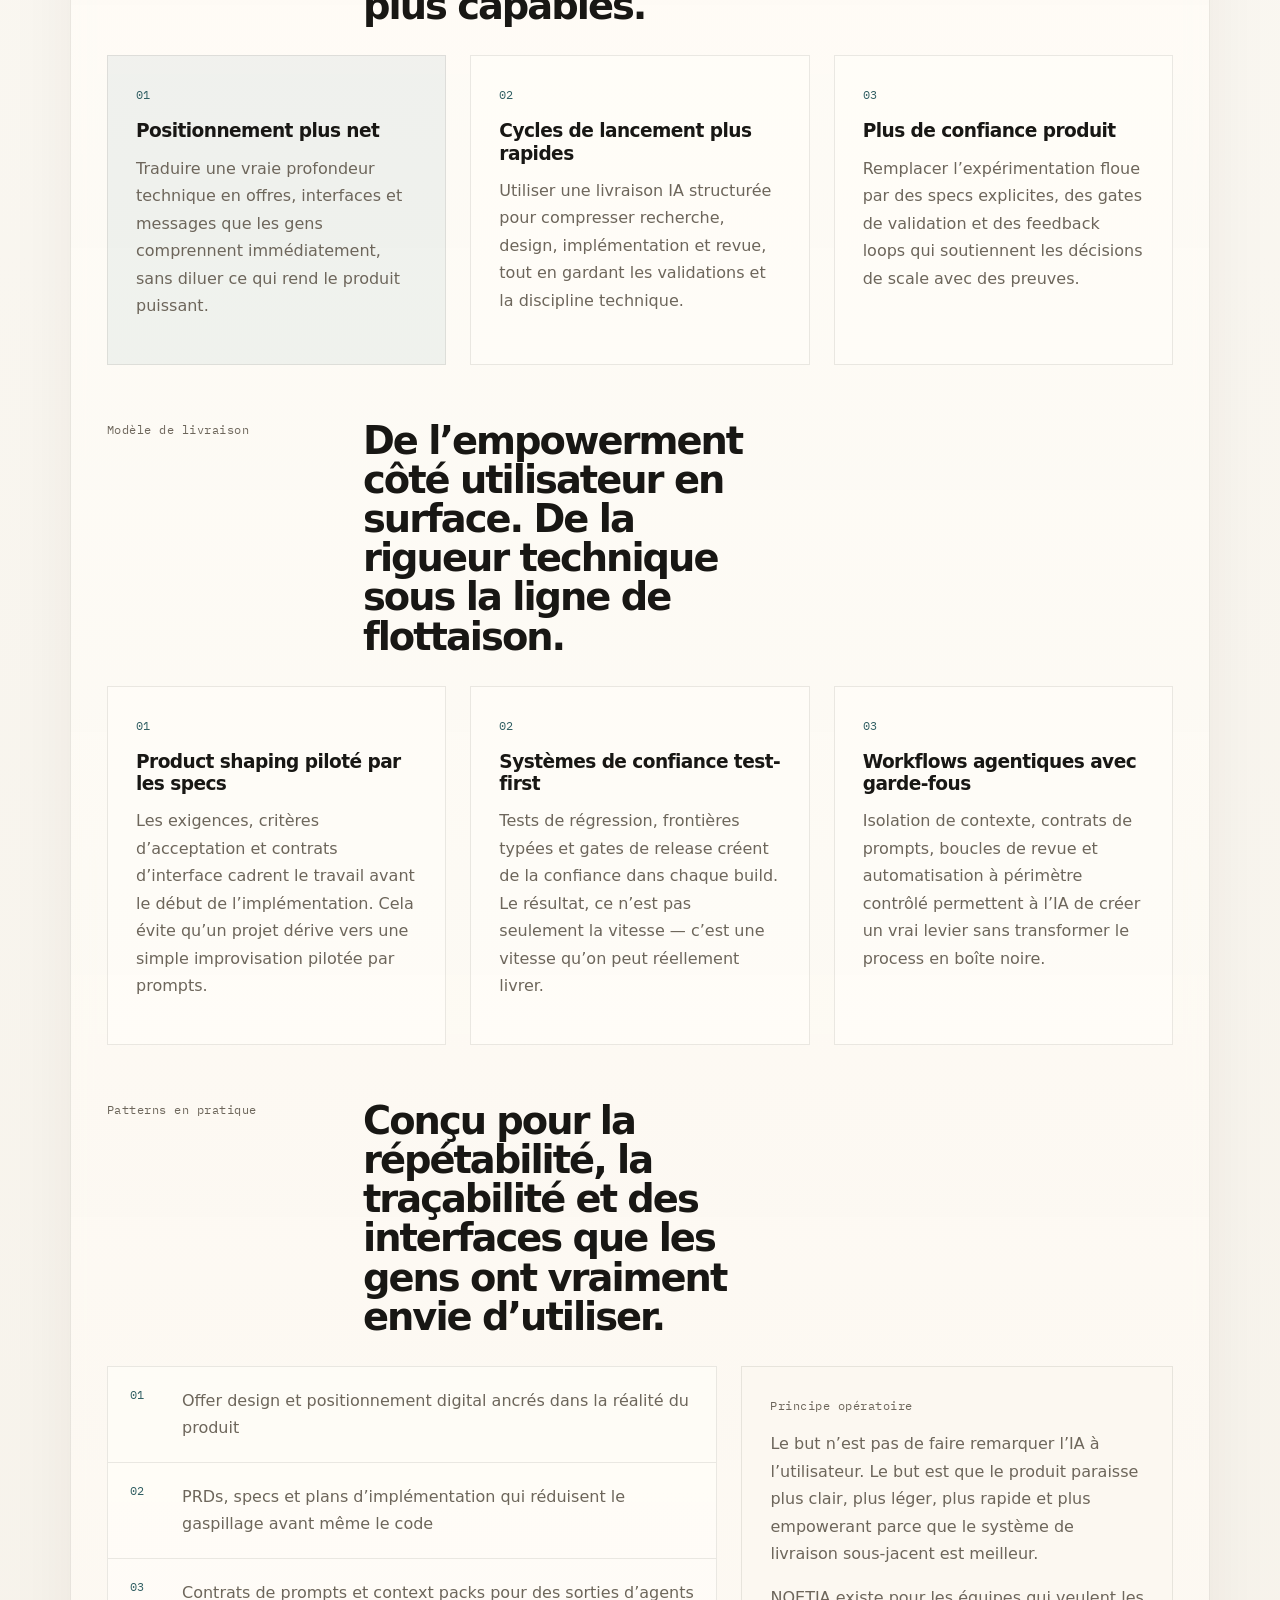
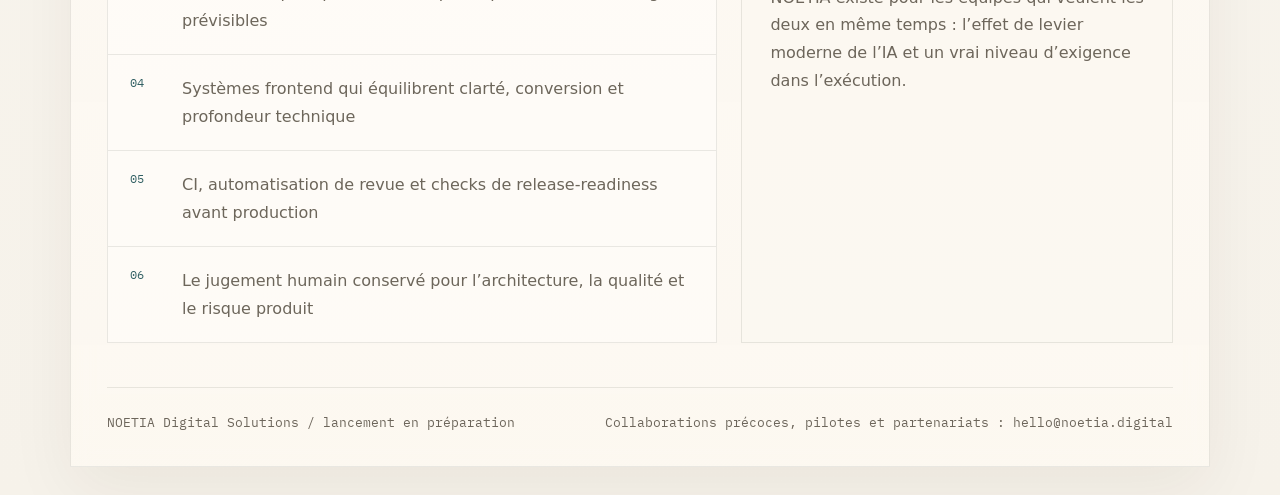
==== commit 4a2b1820: "refactor: rebalance hero spacing and soften palette" ====
--- a/fr/index.html
+++ b/fr/index.html
@@ -49,11 +49,11 @@
         <section class="hero">
           <div class="hero-copy">
             <p class="section-kicker">Bientôt en ligne. Conçu pour débloquer l’élan.</p>
-            <h1>Des expériences numériques natives IA qui rendent la technologie avancée utile, rapide et humaine.</h1>
+            <h1>Des systèmes numériques natifs IA pour les équipes qui veulent clarté, vitesse et rigueur.</h1>
             <p class="hero-text hero-text-strong">
               NOETIA aide les fondateurs, les équipes et les entreprises modernes à transformer la
               complexité en levier. Nous concevons des sites, des parcours clients et des systèmes
-              produit qui paraissent simples côté utilisateur, avec une livraison IA rigoureuse en dessous.
+              produit qui paraissent simples à utiliser, avec une livraison IA rigoureuse en dessous.
             </p>
             <p class="hero-text">
               Pensez développement piloté par les spécifications, contrats de prompts, workflows
@@ -62,7 +62,7 @@
               outils que les gens aiment réellement utiliser.
             </p>
             <div class="hero-actions">
-              <a class="button button-primary" href="mailto:hello@noetia.digital">Lancer la conversation</a>
+              <a class="button button-primary" href="mailto:hello@noetia.digital">Démarrer un projet</a>
               <a class="button button-secondary" href="#outcomes">Voir ce que cela permet</a>
             </div>
             <p class="hero-footnote">
--- a/styles.css
+++ b/styles.css
@@ -1,15 +1,15 @@
 :root {
-  --bg: #f4efe6;
-  --bg-2: #fbf8f2;
-  --surface: rgba(255, 253, 249, 0.82);
-  --surface-strong: rgba(255, 253, 249, 0.94);
+  --bg: #f6f2ea;
+  --bg-2: #fcfaf5;
+  --surface: rgba(255, 253, 249, 0.86);
+  --surface-strong: rgba(255, 253, 249, 0.96);
   --ink: #181714;
-  --muted: #676055;
-  --line: rgba(24, 23, 20, 0.11);
-  --line-strong: rgba(24, 23, 20, 0.16);
-  --accent: #1e5f65;
-  --accent-soft: rgba(30, 95, 101, 0.08);
-  --shadow: 0 24px 70px rgba(48, 38, 24, 0.08);
+  --muted: #6d665b;
+  --line: rgba(24, 23, 20, 0.09);
+  --line-strong: rgba(24, 23, 20, 0.14);
+  --accent: #315f63;
+  --accent-soft: rgba(49, 95, 99, 0.06);
+  --shadow: 0 24px 64px rgba(48, 38, 24, 0.06);
 }
 
 * {
@@ -26,7 +26,7 @@
   font-family: "Inter", system-ui, -apple-system, BlinkMacSystemFont, "Segoe UI", sans-serif;
   color: var(--ink);
   background:
-    radial-gradient(circle at top right, rgba(30, 95, 101, 0.08), transparent 24%),
+    radial-gradient(circle at top right, rgba(49, 95, 99, 0.05), transparent 22%),
     linear-gradient(180deg, var(--bg-2) 0%, var(--bg) 100%);
 }
 
@@ -35,19 +35,19 @@
   position: fixed;
   inset: 0;
   background-image:
-    linear-gradient(rgba(24, 23, 20, 0.028) 1px, transparent 1px),
-    linear-gradient(90deg, rgba(24, 23, 20, 0.028) 1px, transparent 1px);
-  background-size: 48px 48px;
-  opacity: 0.55;
+    linear-gradient(rgba(24, 23, 20, 0.022) 1px, transparent 1px),
+    linear-gradient(90deg, rgba(24, 23, 20, 0.022) 1px, transparent 1px);
+  background-size: 56px 56px;
+  opacity: 0.42;
   pointer-events: none;
 }
 
 .ambient {
   position: fixed;
   border-radius: 999px;
-  filter: blur(72px);
+  filter: blur(80px);
   pointer-events: none;
-  opacity: 0.4;
+  opacity: 0.28;
 }
 
 .ambient-one {
@@ -55,7 +55,7 @@
   right: -90px;
   width: 240px;
   height: 240px;
-  background: rgba(30, 95, 101, 0.12);
+  background: rgba(49, 95, 99, 0.08);
 }
 
 .ambient-two {
@@ -63,18 +63,18 @@
   bottom: 140px;
   width: 260px;
   height: 260px;
-  background: rgba(30, 95, 101, 0.07);
+  background: rgba(49, 95, 99, 0.05);
 }
 
 .frame {
   position: relative;
-  width: min(1120px, calc(100% - 48px));
-  margin: 24px auto;
-  padding: 32px 32px 28px;
+  width: min(1140px, calc(100% - 48px));
+  margin: 28px auto;
+  padding: 36px 36px 32px;
   border: 1px solid var(--line);
-  background: linear-gradient(180deg, rgba(255, 253, 249, 0.86), rgba(253, 249, 242, 0.8));
+  background: linear-gradient(180deg, rgba(255, 253, 249, 0.88), rgba(253, 249, 242, 0.82));
   box-shadow: var(--shadow);
-  backdrop-filter: blur(12px);
+  backdrop-filter: blur(10px);
 }
 
 .masthead,
@@ -104,7 +104,7 @@
 }
 
 .masthead {
-  padding-bottom: 24px;
+  padding-bottom: 28px;
   border-bottom: 1px solid var(--line);
 }
 
@@ -191,9 +191,9 @@
 
 .hero {
   display: grid;
-  grid-template-columns: minmax(0, 1.48fr) minmax(300px, 0.82fr);
-  gap: 40px;
-  padding: 56px 0 48px;
+  grid-template-columns: minmax(0, 1.5fr) minmax(320px, 0.8fr);
+  gap: 52px;
+  padding: 72px 0 64px;
 }
 
 .hero-copy {
@@ -208,19 +208,19 @@
 }
 
 h1 {
-  max-width: 11ch;
-  margin-bottom: 22px;
-  font-size: clamp(3.1rem, 6vw, 5.8rem);
-  line-height: 0.96;
-  letter-spacing: -0.065em;
+  max-width: 10.5ch;
+  margin-bottom: 26px;
+  font-size: clamp(3.25rem, 6.2vw, 6rem);
+  line-height: 0.94;
+  letter-spacing: -0.07em;
 }
 
 h2 {
   max-width: 15ch;
   margin-bottom: 0;
-  font-size: clamp(1.9rem, 3vw, 3rem);
+  font-size: clamp(1.95rem, 3vw, 3.05rem);
   line-height: 1.02;
-  letter-spacing: -0.05em;
+  letter-spacing: -0.052em;
 }
 
 h3 {
@@ -256,12 +256,13 @@
 }
 
 .hero-text {
-  max-width: 62ch;
+  max-width: 60ch;
   font-size: 1.04rem;
 }
 
 .hero-text-strong {
-  font-size: 1.1rem;
+  max-width: 56ch;
+  font-size: 1.11rem;
   color: #2c2821;
 }
 
@@ -269,15 +270,15 @@
   display: flex;
   flex-wrap: wrap;
   gap: 12px;
-  margin-top: 32px;
+  margin-top: 36px;
 }
 
 .hero-footnote {
-  max-width: 56ch;
-  margin-top: 22px;
-  padding-top: 18px;
+  max-width: 54ch;
+  margin-top: 26px;
+  padding-top: 20px;
   border-top: 1px solid var(--line);
-  font-size: 0.96rem;
+  font-size: 0.95rem;
   color: var(--muted);
 }
 
@@ -288,7 +289,7 @@
   min-height: 46px;
   padding: 0 16px;
   border: 1px solid var(--line-strong);
-  border-radius: 0;
+  border-radius: 2px;
   background: transparent;
   text-decoration: none;
   font-weight: 500;
@@ -296,7 +297,7 @@
 }
 
 .button-primary {
-  background: rgba(24, 23, 20, 0.96);
+  background: rgba(24, 23, 20, 0.94);
   color: #fff;
 }
 
@@ -308,7 +309,7 @@
 
 .button-secondary {
   color: var(--ink);
-  background: rgba(255, 253, 249, 0.5);
+  background: rgba(255, 253, 249, 0.62);
 }
 
 .signal-panel,
@@ -317,18 +318,19 @@
 .note-panel,
 .stack-list {
   border: 1px solid var(--line);
-  background: rgba(255, 253, 249, 0.52);
+  background: rgba(255, 253, 249, 0.56);
 }
 
 .signal-panel {
   padding: 20px;
+  align-self: start;
 }
 
 .signal-panel-featured {
-  background: rgba(24, 28, 34, 0.94);
+  background: rgba(27, 31, 37, 0.95);
   border-color: rgba(255, 255, 255, 0.08);
   color: #f5f1e8;
-  box-shadow: 0 16px 34px rgba(24, 23, 20, 0.12);
+  box-shadow: 0 14px 28px rgba(24, 23, 20, 0.1);
 }
 
 .signal-panel-featured .signal-head,
@@ -382,29 +384,29 @@
 .value-band,
 .model,
 .stack {
-  padding-top: 40px;
+  padding-top: 56px;
 }
 
 .band-intro,
 .section-heading {
   display: grid;
   grid-template-columns: minmax(0, 220px) minmax(0, 1fr);
-  gap: 28px;
+  gap: 36px;
   align-items: start;
-  margin-bottom: 26px;
+  margin-bottom: 30px;
 }
 
 .value-grid,
 .method-grid {
   display: grid;
   grid-template-columns: repeat(3, minmax(0, 1fr));
-  gap: 20px;
+  gap: 24px;
 }
 
 .value-card,
 .method-card,
 .note-panel {
-  padding: 26px;
+  padding: 28px;
 }
 
 .value-card,
@@ -425,15 +427,15 @@
 
 .stack-layout {
   display: grid;
-  grid-template-columns: minmax(0, 1.16fr) minmax(280px, 0.84fr);
-  gap: 20px;
+  grid-template-columns: minmax(0, 1.16fr) minmax(300px, 0.82fr);
+  gap: 24px;
 }
 
 .stack-item {
   display: grid;
   grid-template-columns: 38px 1fr;
   gap: 14px;
-  padding: 18px 20px;
+  padding: 20px 22px;
   border-bottom: 1px solid var(--line);
 }
 
@@ -460,8 +462,8 @@
 }
 
 .footer {
-  margin-top: 36px;
-  padding-top: 22px;
+  margin-top: 44px;
+  padding-top: 24px;
   border-top: 1px solid var(--line);
   font-size: 0.8rem;
 }
@@ -476,6 +478,11 @@
     grid-template-columns: 1fr;
   }
 
+  .hero {
+    gap: 28px;
+    padding: 52px 0 42px;
+  }
+
   .masthead,
   .footer {
     flex-direction: column;
@@ -496,12 +503,12 @@
   .frame {
     width: min(100% - 20px, 100%);
     margin: 10px auto;
-    padding: 20px;
+    padding: 22px;
   }
 
   .hero {
     gap: 24px;
-    padding: 42px 0 34px;
+    padding: 40px 0 34px;
   }
 
   .utility-nav,
